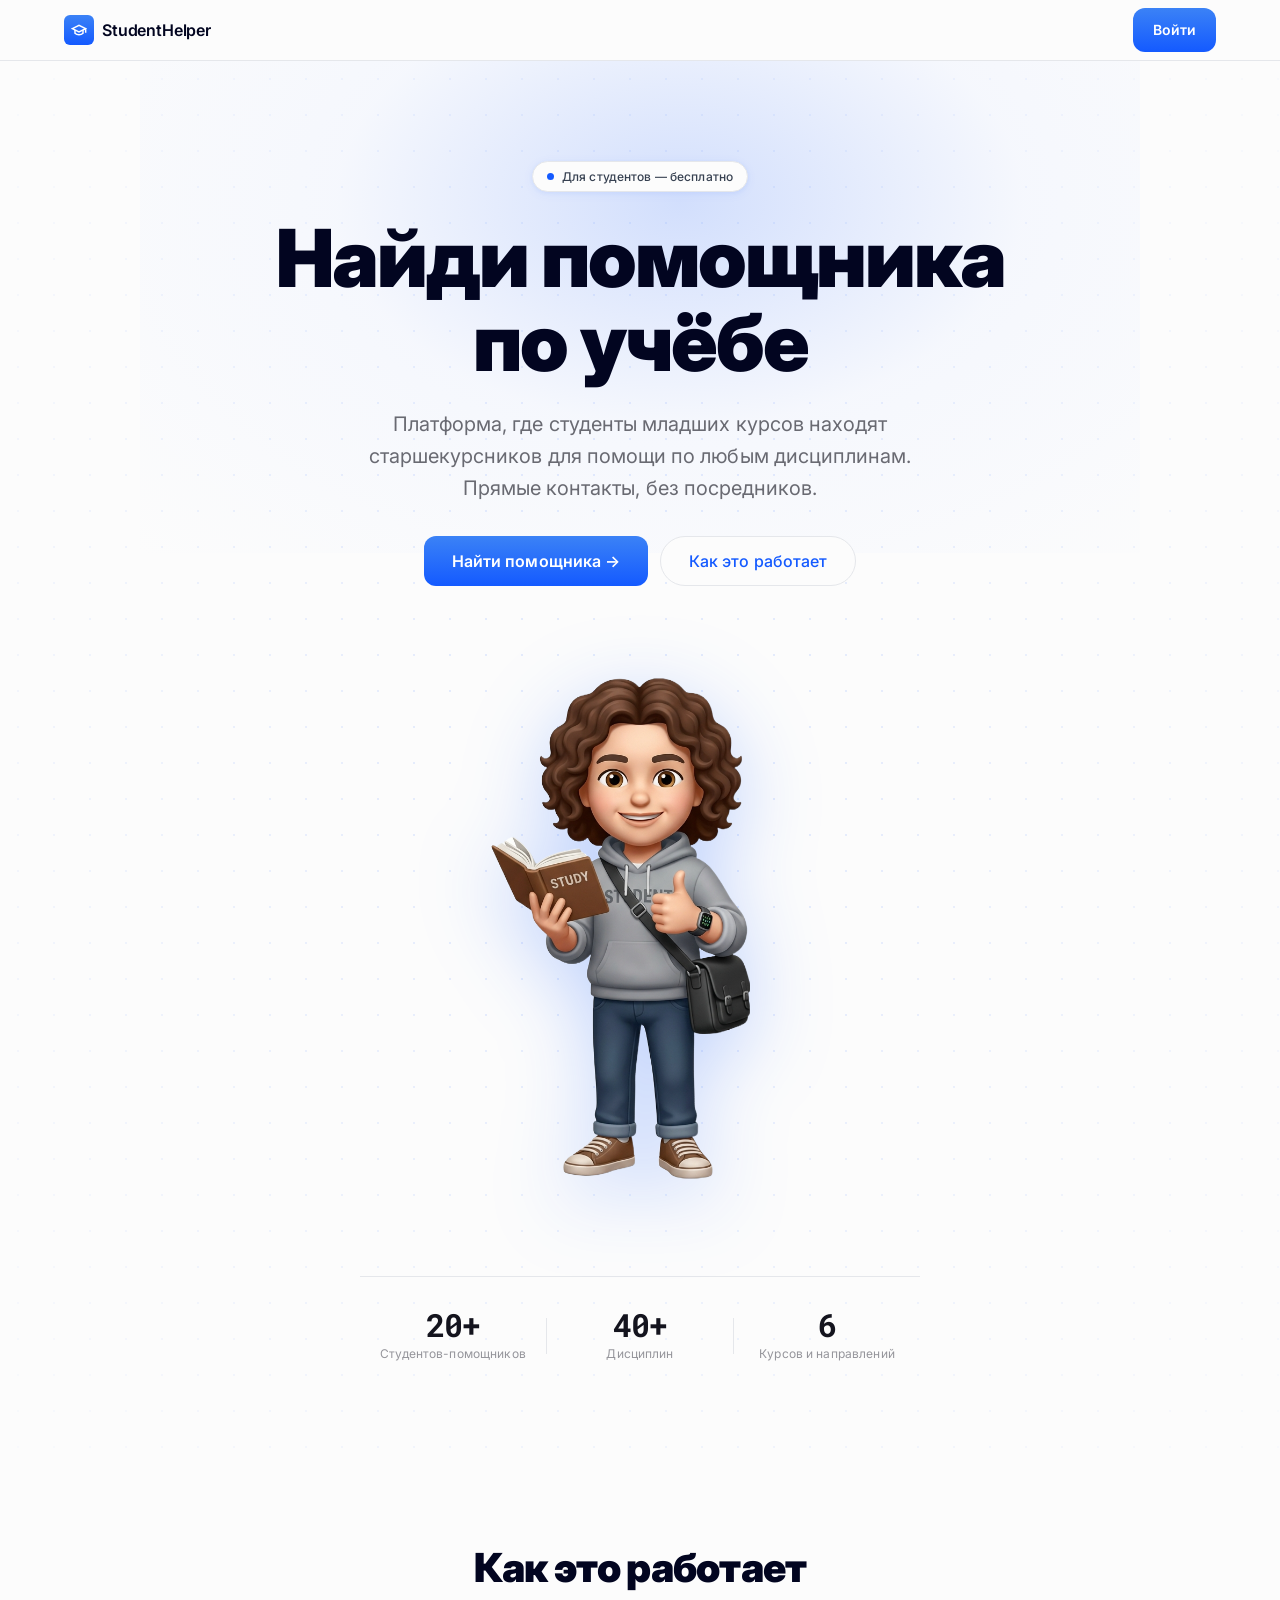
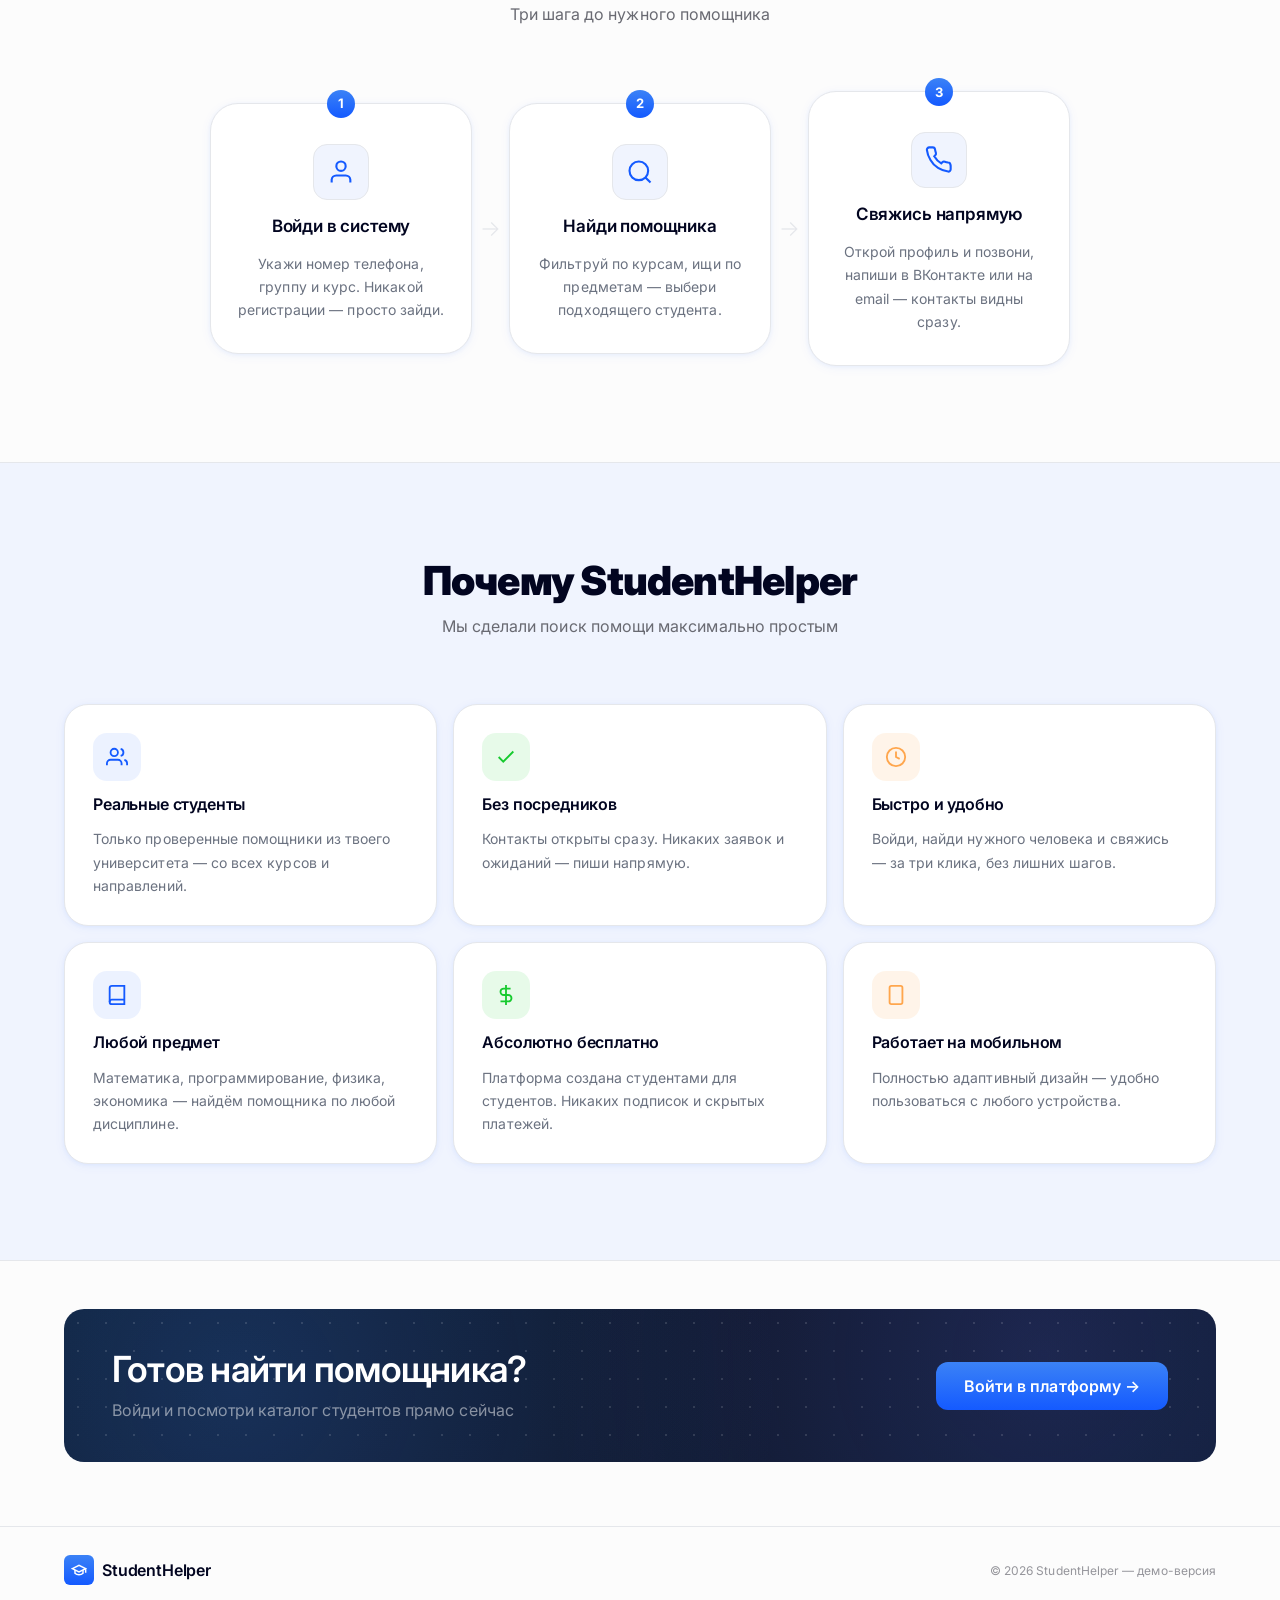
==== index.html @ fddd1a4a "Initial commit: StudentHelper platform" ====
<!DOCTYPE html>
<html lang="ru">
<head>
  <meta charset="UTF-8" />
  <meta name="viewport" content="width=device-width, initial-scale=1.0" />
  <title>StudentHelper — Найди помощника по учёбе</title>
  <link rel="stylesheet" href="css/tokens.css" />
  <link rel="stylesheet" href="css/components.css" />
</head>
<body class="landing-body">

  <!-- ── HEADER ── -->
  <header class="land-header">
    <div class="container">
      <div class="land-header__inner">
        <a href="index.html" class="sh-logo">
          <div class="sh-logo__icon">
            <svg width="16" height="16" fill="none" stroke="currentColor" stroke-width="2.2" viewBox="0 0 24 24">
              <path d="M22 10v6M2 10l10-5 10 5-10 5z"/>
              <path d="M6 12v5c3 3 9 3 12 0v-5"/>
            </svg>
          </div>
          StudentHelper
        </a>
        <a href="login.html" class="btn btn--primary">Войти</a>
      </div>
    </div>
  </header>

  <!-- ── HERO ── -->
  <section class="land-hero">
    <div class="land-hero__bg">
      <div class="land-hero__glow"></div>
      <div class="land-hero__grid"></div>
    </div>
    <div class="container">
      <div class="land-hero__inner">

        <div class="hero__badge">
          <span class="hero__pulse"></span>
          Для студентов — бесплатно
        </div>

        <h1 class="land-hero__title">
          Найди помощника<br>по учёбе
        </h1>

        <p class="land-hero__sub">
          Платформа, где студенты младших курсов находят старшекурсников
          для помощи по любым дисциплинам. Прямые контакты, без посредников.
        </p>

        <div class="land-hero__actions">
          <a href="login.html" class="btn btn--primary btn--lg">Найти помощника →</a>
          <a href="#how" class="btn btn--ghost btn--lg">Как это работает</a>
        </div>

        <div class="land-hero__image" style="margin-top: 40px;">
          <img src="student_memoji-fotor-bg-remover-20260518125216.png" alt="Студент-помощник" style="max-width: 100%; width: 550px; height: auto; display: block; margin: 0 auto; filter: drop-shadow(0 20px 40px rgba(20, 90, 255, 0.25)); animation: float 6s ease-in-out infinite;">
        </div>
        
        <style>
          @keyframes float {
            0% { transform: translateY(0px); }
            50% { transform: translateY(-15px); }
            100% { transform: translateY(0px); }
          }
        </style>

        <div class="land-hero__stats">
          <div class="land-stat">
            <span class="land-stat__num">20+</span>
            <span class="land-stat__label">Студентов-помощников</span>
          </div>
          <div class="land-stat__sep"></div>
          <div class="land-stat">
            <span class="land-stat__num">40+</span>
            <span class="land-stat__label">Дисциплин</span>
          </div>
          <div class="land-stat__sep"></div>
          <div class="land-stat">
            <span class="land-stat__num">6</span>
            <span class="land-stat__label">Курсов и направлений</span>
          </div>
        </div>

      </div>
    </div>
  </section>

  <!-- ── HOW IT WORKS ── -->
  <section class="land-section" id="how">
    <div class="container">
      <div class="section-header">
        <h2 class="section-title">Как это работает</h2>
        <p class="section-subtitle">Три шага до нужного помощника</p>
      </div>

      <div class="land-steps">

        <div class="land-step">
          <div class="land-step__num">1</div>
          <div class="land-step__icon">
            <svg width="28" height="28" fill="none" stroke="currentColor" stroke-width="1.8" viewBox="0 0 24 24">
              <path d="M20 21v-2a4 4 0 0 0-4-4H8a4 4 0 0 0-4 4v2"/>
              <circle cx="12" cy="7" r="4"/>
            </svg>
          </div>
          <h3 class="land-step__title">Войди в систему</h3>
          <p class="land-step__text">Укажи номер телефона, группу и курс. Никакой регистрации — просто зайди.</p>
        </div>

        <div class="land-step__arrow">→</div>

        <div class="land-step">
          <div class="land-step__num">2</div>
          <div class="land-step__icon">
            <svg width="28" height="28" fill="none" stroke="currentColor" stroke-width="1.8" viewBox="0 0 24 24">
              <circle cx="11" cy="11" r="8"/>
              <path d="m21 21-4.35-4.35"/>
            </svg>
          </div>
          <h3 class="land-step__title">Найди помощника</h3>
          <p class="land-step__text">Фильтруй по курсам, ищи по предметам — выбери подходящего студента.</p>
        </div>

        <div class="land-step__arrow">→</div>

        <div class="land-step">
          <div class="land-step__num">3</div>
          <div class="land-step__icon">
            <svg width="28" height="28" fill="none" stroke="currentColor" stroke-width="1.8" viewBox="0 0 24 24">
              <path d="M22 16.92v3a2 2 0 0 1-2.18 2 19.79 19.79 0 0 1-8.63-3.07A19.5 19.5 0 0 1 4.69 12 19.79 19.79 0 0 1 1.61 3.4 2 2 0 0 1 3.6 1.21h3a2 2 0 0 1 2 1.72c.127.96.361 1.903.7 2.81a2 2 0 0 1-.45 2.11L7.91 8.86a16 16 0 0 0 6 6l.97-.97a2 2 0 0 1 2.11-.45c.907.339 1.85.573 2.81.7A2 2 0 0 1 21.73 16z"/>
            </svg>
          </div>
          <h3 class="land-step__title">Свяжись напрямую</h3>
          <p class="land-step__text">Открой профиль и позвони, напиши в ВКонтакте или на email — контакты видны сразу.</p>
        </div>

      </div>
    </div>
  </section>

  <!-- ── FEATURES ── -->
  <section class="land-section land-section--tinted" id="features">
    <div class="container">
      <div class="section-header">
        <h2 class="section-title">Почему StudentHelper</h2>
        <p class="section-subtitle">Мы сделали поиск помощи максимально простым</p>
      </div>

      <div class="land-features">

        <div class="land-feature-card">
          <div class="land-feature-card__icon land-feature-card__icon--blue">
            <svg width="22" height="22" fill="none" stroke="currentColor" stroke-width="2" viewBox="0 0 24 24">
              <path d="M17 21v-2a4 4 0 0 0-4-4H5a4 4 0 0 0-4 4v2"/>
              <circle cx="9" cy="7" r="4"/>
              <path d="M23 21v-2a4 4 0 0 0-3-3.87M16 3.13a4 4 0 0 1 0 7.75"/>
            </svg>
          </div>
          <h3 class="land-feature-card__title">Реальные студенты</h3>
          <p class="land-feature-card__text">Только проверенные помощники из твоего университета — со всех курсов и направлений.</p>
        </div>

        <div class="land-feature-card">
          <div class="land-feature-card__icon land-feature-card__icon--green">
            <svg width="22" height="22" fill="none" stroke="currentColor" stroke-width="2" viewBox="0 0 24 24">
              <polyline points="20 6 9 17 4 12"/>
            </svg>
          </div>
          <h3 class="land-feature-card__title">Без посредников</h3>
          <p class="land-feature-card__text">Контакты открыты сразу. Никаких заявок и ожиданий — пиши напрямую.</p>
        </div>

        <div class="land-feature-card">
          <div class="land-feature-card__icon land-feature-card__icon--amber">
            <svg width="22" height="22" fill="none" stroke="currentColor" stroke-width="2" viewBox="0 0 24 24">
              <circle cx="12" cy="12" r="10"/>
              <polyline points="12 6 12 12 16 14"/>
            </svg>
          </div>
          <h3 class="land-feature-card__title">Быстро и удобно</h3>
          <p class="land-feature-card__text">Войди, найди нужного человека и свяжись — за три клика, без лишних шагов.</p>
        </div>

        <div class="land-feature-card">
          <div class="land-feature-card__icon land-feature-card__icon--blue">
            <svg width="22" height="22" fill="none" stroke="currentColor" stroke-width="2" viewBox="0 0 24 24">
              <path d="M4 19.5A2.5 2.5 0 0 1 6.5 17H20"/>
              <path d="M6.5 2H20v20H6.5A2.5 2.5 0 0 1 4 19.5v-15A2.5 2.5 0 0 1 6.5 2z"/>
            </svg>
          </div>
          <h3 class="land-feature-card__title">Любой предмет</h3>
          <p class="land-feature-card__text">Математика, программирование, физика, экономика — найдём помощника по любой дисциплине.</p>
        </div>

        <div class="land-feature-card">
          <div class="land-feature-card__icon land-feature-card__icon--green">
            <svg width="22" height="22" fill="none" stroke="currentColor" stroke-width="2" viewBox="0 0 24 24">
              <line x1="12" y1="1" x2="12" y2="23"/>
              <path d="M17 5H9.5a3.5 3.5 0 0 0 0 7h5a3.5 3.5 0 0 1 0 7H6"/>
            </svg>
          </div>
          <h3 class="land-feature-card__title">Абсолютно бесплатно</h3>
          <p class="land-feature-card__text">Платформа создана студентами для студентов. Никаких подписок и скрытых платежей.</p>
        </div>

        <div class="land-feature-card">
          <div class="land-feature-card__icon land-feature-card__icon--amber">
            <svg width="22" height="22" fill="none" stroke="currentColor" stroke-width="2" viewBox="0 0 24 24">
              <rect x="5" y="2" width="14" height="20" rx="2" ry="2"/>
              <line x1="12" y1="18" x2="12.01" y2="18"/>
            </svg>
          </div>
          <h3 class="land-feature-card__title">Работает на мобильном</h3>
          <p class="land-feature-card__text">Полностью адаптивный дизайн — удобно пользоваться с любого устройства.</p>
        </div>

      </div>
    </div>
  </section>

  <!-- ── CTA ── -->
  <section class="land-cta">
    <div class="container">
      <div class="land-cta__banner">
        <div class="land-cta__inner">
          <div class="land-cta__text">
            <h2 class="land-cta__title">Готов найти помощника?</h2>
            <p class="land-cta__sub">Войди и посмотри каталог студентов прямо сейчас</p>
          </div>
          <a href="login.html" class="btn btn--primary btn--lg land-cta__btn">
            Войти в платформу →
          </a>
        </div>
      </div>
    </div>
  </section>

  <!-- ── FOOTER ── -->
  <footer class="land-footer">
    <div class="container">
      <div class="land-footer__inner">
        <a href="index.html" class="sh-logo">
          <div class="sh-logo__icon">
            <svg width="16" height="16" fill="none" stroke="currentColor" stroke-width="2.2" viewBox="0 0 24 24">
              <path d="M22 10v6M2 10l10-5 10 5-10 5z"/>
              <path d="M6 12v5c3 3 9 3 12 0v-5"/>
            </svg>
          </div>
          StudentHelper
        </a>
        <p class="land-footer__copy">© 2026 StudentHelper — демо-версия</p>
      </div>
    </div>
  </footer>

  <script src="js/main.js"></script>
</body>
</html>
---- css/tokens.css ----
@import url('https://fonts.googleapis.com/css2?family=Inter:wght@400;500;600;900&family=Roboto+Mono:wght@500;700&display=swap');

:root {
  /* ── Цвета ── */
  --canvas:         #fcfcfc;
  --sky-wash:       #f0f4fe;
  --midnight:       #020520;
  --graphite:       #14141e;
  --slate:          #374151;
  --ash:            #696a72;
  --fog:            #95959b;
  --steel:          #6b7280;
  --signal-blue:    #145aff;
  --action-dark:    #0f1f3d;
  --border:         #e5e7eb;
  --white:          #ffffff;

  /* Semantic accents — только для статус-бейджей */
  --emerald:        #16ca2e;
  --coral:          #f26052;
  --azure:          #0099ff;
  --amber:          #ffa64d;

  /* Градиенты */
  --gradient-blue:  linear-gradient(rgb(59,130,246) 0%, rgb(20,90,255) 100%);

  /* ── Шрифты ── */
  --font-body:      'Inter', system-ui, sans-serif;
  --font-mono:      'Roboto Mono', ui-monospace, monospace;

  /* ── Типографика ── */
  --text-caption:       10px;
  --text-body:          14px;
  --text-subheading:    18px;
  --text-heading:       22px;
  --text-heading-lg:    40px;
  --text-display:       56px;

  --leading-caption:    1.2;
  --leading-body:       1.43;
  --leading-subheading: 1.4;
  --leading-heading:    1.25;
  --leading-heading-lg: 1.08;
  --leading-display:    1.05;

  --tracking-caption:     0.13px;
  --tracking-body:        0.06px;
  --tracking-subheading: -0.16px;
  --tracking-heading:    -0.22px;
  --tracking-heading-lg: -0.76px;
  --tracking-display:    -1.51px;

  /* ── Отступы ── */
  --space-4:   4px;
  --space-8:   8px;
  --space-12:  12px;
  --space-16:  16px;
  --space-20:  20px;
  --space-24:  24px;
  --space-32:  32px;
  --space-40:  40px;
  --space-48:  48px;
  --space-56:  56px;
  --space-72:  72px;
  --space-80:  80px;
  --space-104: 104px;
  --space-120: 120px;

  /* ── Скругления ── */
  --radius-badge:   4px;
  --radius-card:    8px;
  --radius-btn:     12px;
  --radius-input:   12px;
  --radius-img:     16px;
  --radius-modal:   32px;
  --radius-card-lg: 40px;
  --radius-pill:    100px;

  /* ── Тени ── */
  --shadow-card:    0 1px 4px rgba(20,90,255,.06), 0 2px 12px rgba(20,90,255,.05);
  --shadow-elevated:0 4px 16px rgba(20,90,255,.10), 0 1px 4px rgba(20,90,255,.07);
  --shadow-feature: 0 2px 8px  rgba(20,90,255,.06),
                    0 8px 32px rgba(20,90,255,.08),
                    0 1px 2px  rgba(20,90,255,.04);
  --shadow-blue:    0 0px 40px rgba(20,90,255,.12), 0 1px 4px rgba(20,90,255,.08);
  --shadow-modal:   0 24px 64px rgba(20,90,255,.14), 0 2px 8px rgba(20,90,255,.08);
}
---- css/components.css ----
/* ── RESET ── */
*, *::before, *::after { box-sizing: border-box; margin: 0; padding: 0; }
[hidden] { display: none !important; }
html { scroll-behavior: smooth; }

body {
  font-family: var(--font-body);
  font-size: var(--text-body);
  line-height: var(--leading-body);
  letter-spacing: var(--tracking-body);
  background: var(--canvas);
  color: var(--slate);
  overflow-x: hidden;
}

h1, h2, h3, h4, h5, h6 {
  font-family: var(--font-body);
  font-weight: 900;
  color: var(--graphite);
}

/* ── LAYOUT ── */
.container {
  max-width: 1200px;
  margin: 0 auto;
  padding: 0 24px;
}

/* ── BUTTONS ── */
.btn {
  display: inline-flex;
  align-items: center;
  gap: 8px;
  font-family: var(--font-body);
  font-size: 14px;
  font-weight: 500;
  border-radius: var(--radius-btn);
  padding: 15px 20px;
  cursor: pointer;
  transition: all .2s ease;
  text-decoration: none;
  border: none;
  line-height: 1;
  white-space: nowrap;
}

/* Filled — единственная filled кнопка на странице */
.btn--primary {
  background: var(--gradient-blue);
  color: var(--white);
  font-weight: 600;
}
.btn--primary:hover { opacity: .9; transform: translateY(-1px); }

/* Outlined — тёмная рамка */
.btn--outline {
  background: rgba(255,255,255,.8);
  color: var(--action-dark);
  border: 1px solid var(--action-dark);
}
.btn--outline:hover { background: var(--sky-wash); }

/* Ghost pill — для hero secondary CTA */
.btn--ghost {
  background: var(--canvas);
  color: var(--signal-blue);
  border: 1px solid var(--border);
  border-radius: var(--radius-pill);
  padding: 14px 32px;
  font-weight: 500;
}
.btn--ghost:hover { background: var(--sky-wash); }

.btn--lg  { padding: 16px 28px; font-size: 16px; }
.btn--full { width: 100%; justify-content: center; }

/* ── HEADER ── */
.header {
  position: sticky;
  top: 0;
  z-index: 100;
  background: rgba(252,252,252,.9);
  backdrop-filter: blur(8px);
  border-bottom: 1px solid var(--border);
}
.header__inner {
  display: flex;
  align-items: center;
  justify-content: space-between;
  height: 64px;
  gap: 16px;
}
.logo {
  display: inline-flex;
  align-items: center;
  gap: 8px;
  font-family: var(--font-body);
  font-size: 16px;
  font-weight: 600;
  color: var(--graphite);
  text-decoration: none;
  letter-spacing: var(--tracking-heading);
  white-space: nowrap;
}
.nav { display: none; align-items: center; gap: 2px; }
@media (min-width: 768px) { .nav { display: flex; } }
.nav__link {
  font-family: var(--font-body);
  font-size: 14px;
  font-weight: 400;
  padding: 8px 16px;
  color: var(--slate);
  text-decoration: none;
  border-radius: var(--radius-pill);
  transition: color .2s, background .2s;
}
.nav__link:hover { color: var(--graphite); background: var(--sky-wash); }
.nav__link--active { color: var(--graphite); font-weight: 500; background: var(--sky-wash); }
.header__actions { display: flex; align-items: center; gap: 8px; }

/* Бургер */
.burger {
  display: flex;
  flex-direction: column;
  gap: 5px;
  background: none;
  border: none;
  cursor: pointer;
  padding: 4px;
}
@media (min-width: 768px) { .burger { display: none; } }
.burger span {
  display: block;
  width: 22px;
  height: 1.5px;
  background: var(--graphite);
  border-radius: 2px;
  transition: all .3s;
}

/* Мобильное меню */
.nav--open {
  display: flex !important;
  flex-direction: column;
  position: fixed;
  inset: 64px 0 0 0;
  background: var(--canvas);
  padding: 24px;
  gap: 4px;
  border-top: 1px solid var(--border);
  animation: slideDown .25s ease forwards;
}
.nav--open .nav__link { font-size: 18px; padding: 14px 16px; border-bottom: 1px solid var(--border); border-radius: 0; }
@keyframes slideDown {
  from { opacity: 0; transform: translateY(-8px); }
  to   { opacity: 1; transform: translateY(0); }
}

/* ── HERO ── */
.hero { position: relative; padding: 96px 0 80px; }
.hero__bg {
  position: absolute;
  inset: 0;
  overflow: hidden;
  pointer-events: none;
  z-index: 0;
}
.hero__bg-grid {
  position: absolute;
  inset: 0;
  background-image: radial-gradient(circle, rgba(20,90,255,.12) 1px, transparent 1px);
  background-size: 32px 32px;
  -webkit-mask-image: radial-gradient(ellipse 70% 80% at 50% 50%, black 20%, transparent 100%);
  mask-image: radial-gradient(ellipse 70% 80% at 50% 50%, black 20%, transparent 100%);
}
.hero__bg-glow {
  position: absolute;
  top: -10%;
  left: 50%;
  transform: translateX(-50%);
  width: 800px;
  height: 500px;
  background: radial-gradient(ellipse at 54% 50%, rgba(182,203,253,.55) 0%, rgba(240,244,254,.6) 50%, transparent 100%);
  border-radius: 50%;
}
.hero__inner {
  position: relative;
  z-index: 1;
  display: flex;
  flex-direction: column;
  align-items: center;
  text-align: center;
  gap: 28px;
}
.hero__badge {
  display: inline-flex;
  align-items: center;
  gap: 8px;
  padding: 6px 14px;
  border-radius: var(--radius-pill);
  background: var(--canvas);
  border: 1px solid var(--border);
  font-size: 12px;
  font-weight: 500;
  color: var(--slate);
  letter-spacing: var(--tracking-caption);
  box-shadow: var(--shadow-card);
}
.hero__pulse {
  width: 7px;
  height: 7px;
  border-radius: 50%;
  background: var(--signal-blue);
  animation: pulse 2s ease-in-out infinite;
  flex-shrink: 0;
}
@keyframes pulse {
  0%, 100% { opacity: 1; transform: scale(1); }
  50%       { opacity: .45; transform: scale(1.35); }
}
.hero__title {
  font-size: clamp(40px, 7vw, 80px);
  font-weight: 900;
  color: var(--midnight);
  line-height: 1;
  letter-spacing: clamp(-1.51px, -0.034em, -2.96px);
  max-width: 860px;
}
.hero__subtitle {
  font-size: clamp(16px, 2vw, 20px);
  color: var(--ash);
  line-height: 1.5;
  max-width: 600px;
  letter-spacing: var(--tracking-body);
}
.hero__actions { display: flex; flex-wrap: wrap; justify-content: center; gap: 12px; }
.hero__stats {
  display: flex;
  align-items: center;
  margin-top: 48px;
  padding-top: 32px;
  border-top: 1px solid var(--border);
  width: 100%;
  max-width: 560px;
}
.hero__stat {
  display: flex;
  flex-direction: column;
  align-items: center;
  text-align: center;
  gap: 4px;
  flex: 1;
}
.hero__stat-num {
  font-family: var(--font-mono);
  font-size: clamp(20px, 2.5vw, 26px);
  font-weight: 500;
  color: var(--graphite);
  letter-spacing: -0.99px;
  line-height: 1;
  white-space: nowrap;
}
.hero__stat-label { font-size: 12px; color: var(--fog); font-weight: 400; letter-spacing: var(--tracking-caption); }
.hero__stat-sep { width: 1px; height: 32px; background: var(--border); flex-shrink: 0; }

/* ── SECTION HELPERS ── */
.section-header {
  display: flex;
  flex-direction: column;
  align-items: center;
  text-align: center;
  gap: 12px;
  max-width: 600px;
  margin: 0 auto 64px;
}
.section-title {
  font-size: clamp(28px, 4vw, 40px);
  font-weight: 900;
  line-height: var(--leading-heading-lg);
  letter-spacing: var(--tracking-heading-lg);
  color: var(--midnight);
}
.section-title--light { color: var(--white); }
.section-subtitle { font-size: 16px; color: var(--ash); line-height: 1.6; }

/* ── CARDS (compact) ── */
.card {
  background: var(--white);
  border-radius: var(--radius-card);
  padding: 24px;
  display: flex;
  flex-direction: column;
  gap: 12px;
  box-shadow: var(--shadow-card);
  position: relative;
  overflow: hidden;
  transition: box-shadow .25s ease, transform .25s ease;
  border: 1px solid var(--border);
  min-height: 220px;
}
.card:hover {
  box-shadow: var(--shadow-elevated);
  transform: translateY(-3px);
}
.card:hover .card__icon { transform: scale(1.1); }

/* убираем цветное свечение — не по стилю */
.card__glow { display: none; }

.card__icon {
  width: 40px;
  height: 40px;
  background: var(--sky-wash);
  color: var(--signal-blue);
  border-radius: var(--radius-card);
  display: flex;
  align-items: center;
  justify-content: center;
  flex-shrink: 0;
  transition: transform .25s cubic-bezier(.34,1.56,.64,1);
}
.card__title {
  font-size: 18px;
  font-weight: 900;
  color: var(--graphite);
  letter-spacing: var(--tracking-subheading);
  line-height: var(--leading-subheading);
  margin-top: auto;
}
.card__desc {
  font-size: 14px;
  color: var(--steel);
  line-height: 1.65;
}

/* Cards grid */
.cards-grid {
  display: grid;
  grid-template-columns: 1fr;
  gap: 12px;
}
@media (min-width: 768px) {
  .cards-grid { grid-template-columns: repeat(3, 1fr); }
  .card--wide { grid-column: span 2; }
  .card--full { grid-column: span 3; }
}

/* ── GEO CARDS ── */
.geo-card {
  background: rgba(255,255,255,.06);
  border: 1px solid rgba(255,255,255,.1);
  border-radius: var(--radius-card);
  padding: 24px;
  text-align: center;
  backdrop-filter: blur(12px);
  transition: transform .25s, background .25s;
}
.geo-card:hover { transform: translateY(-3px); background: rgba(255,255,255,.1); }
.geo-card__title { color: var(--white); font-size: 18px; font-weight: 900; margin-bottom: 8px; }
.geo-card__desc  { color: var(--fog);   font-size: 14px; }

/* ── ABOUT SECTION ── */
#about {
  padding: 80px 0 !important;
  background: var(--sky-wash) !important;
  border-top: 1px solid var(--border) !important;
  border-bottom: 1px solid var(--border) !important;
}
#about .section-title {
  margin-bottom: 16px;
}

/* ── TIMELINE ── */
.timeline {
  max-width: 860px;
  margin: 0 auto;
  position: relative;
}
.timeline::before {
  content: '';
  position: absolute;
  top: 0; bottom: 0;
  left: 20px;
  width: 2px;
  background: var(--border);
  border-radius: 2px;
}
@media (min-width: 768px) { .timeline::before { left: 50%; margin-left: -1px; } }
.timeline__line {
  position: absolute;
  top: 0; left: 20px;
  width: 2px;
  background: var(--signal-blue);
  border-radius: 2px;
  height: 0%;
  z-index: 1;
  transition: height .1s linear;
}
@media (min-width: 768px) { .timeline__line { left: 50%; margin-left: -1px; } }
.timeline__item {
  position: relative;
  width: 100%;
  padding-left: 56px;
  padding-bottom: 48px;
}
@media (min-width: 768px) {
  .timeline__item { width: 50%; padding-bottom: 56px; }
  .timeline__item:nth-child(even) { padding-left: 0; padding-right: 56px; text-align: right; left: 0; }
  .timeline__item:nth-child(odd)  { padding-left: 56px; left: 50%; }
}
.timeline__item h3, .timeline__item p {
  opacity: .3;
  transition: opacity .45s ease, transform .45s ease;
  transform: translateY(8px);
}
.timeline__item.is-active h3,
.timeline__item.is-active p  { opacity: 1; transform: translateY(0); }
.timeline__dot {
  position: absolute;
  top: 0; left: 2px;
  width: 36px; height: 36px;
  border-radius: 50%;
  background: var(--canvas);
  border: 2px solid var(--border);
  display: flex; align-items: center; justify-content: center;
  font-weight: 600; font-size: 13px;
  color: var(--fog);
  z-index: 2;
  transition: border-color .35s, background .35s, color .35s, transform .35s;
}
@media (min-width: 768px) {
  .timeline__item:nth-child(even) .timeline__dot { right: -18px; left: auto; }
  .timeline__item:nth-child(odd)  .timeline__dot { left: -18px; }
}
.timeline__item.is-active .timeline__dot {
  border-color: var(--signal-blue);
  background: var(--signal-blue);
  color: var(--white);
  transform: scale(1.08);
}
.timeline__title { font-size: 18px; font-weight: 900; margin-bottom: 6px; color: var(--graphite); letter-spacing: var(--tracking-subheading); }
.timeline__text  { font-size: 14px; color: var(--steel); line-height: 1.6; }

/* ── COUNTERS ── */
.counters-section { background: var(--midnight); }
.counters-grid {
  display: grid;
  grid-template-columns: repeat(2, 1fr);
}
@media (min-width: 768px) { .counters-grid { grid-template-columns: repeat(4, 1fr); } }
.counter-block {
  padding: 56px 24px;
  display: flex;
  flex-direction: column;
  align-items: center;
  text-align: center;
  gap: 8px;
  border-right: 1px solid rgba(255,255,255,.06);
}
.counter-block:last-child { border-right: none; }
.counter-block__num {
  font-family: var(--font-mono);
  font-size: clamp(32px, 4.5vw, 56px);
  font-weight: 700;
  color: var(--white);
  line-height: 1;
  letter-spacing: -0.99px;
}
.counter-block__label { font-size: 12px; font-weight: 400; color: rgba(255,255,255,.35); letter-spacing: var(--tracking-caption); }

/* ── TICKER ── */
.ticker-section {
  background: var(--canvas);
  border-top: 1px solid var(--border);
  border-bottom: 1px solid var(--border);
  overflow: hidden;
}
.ticker-row { padding: 16px 0; overflow: hidden; position: relative; }
.ticker-row:first-child { border-bottom: 1px solid var(--border); }
.ticker-row::before, .ticker-row::after {
  content: '';
  position: absolute;
  top: 0; bottom: 0;
  width: 80px;
  z-index: 2;
  pointer-events: none;
}
.ticker-row::before { left:  0; background: linear-gradient( 90deg, var(--canvas) 30%, transparent); }
.ticker-row::after  { right: 0; background: linear-gradient(-90deg, var(--canvas) 30%, transparent); }
.ticker-track {
  display: flex;
  align-items: center;
  width: max-content;
  animation: tickerFwd 36s linear infinite;
}
.ticker-track--rev { animation: tickerRev 44s linear infinite; }
.ticker-track span {
  font-family: var(--font-body);
  font-size: 12px;
  font-weight: 500;
  color: var(--graphite);
  letter-spacing: var(--tracking-caption);
  text-transform: uppercase;
  white-space: nowrap;
  padding: 0 28px;
  position: relative;
}
.ticker-track span::after {
  content: '·';
  position: absolute;
  right: -2px;
  top: 50%;
  transform: translateY(-52%);
  color: var(--signal-blue);
  font-size: 16px;
}
@keyframes tickerFwd { from { transform: translateX(0);    } to { transform: translateX(-50%); } }
@keyframes tickerRev { from { transform: translateX(-50%); } to { transform: translateX(0);    } }

/* ── MODAL ── */
.modal {
  position: fixed;
  inset: 0;
  z-index: 200;
  display: flex;
  align-items: center;
  justify-content: center;
  padding: 16px;
  opacity: 0;
  pointer-events: none;
  transition: opacity .25s ease;
}
.modal.is-open { opacity: 1; pointer-events: all; }
.modal__overlay { position: absolute; inset: 0; background: rgba(2,5,32,.45); backdrop-filter: blur(6px); }
.modal__panel {
  position: relative;
  z-index: 1;
  background: var(--canvas);
  border-radius: var(--radius-modal);
  padding: 48px;
  width: 100%;
  max-width: 540px;
  max-height: 90vh;
  overflow-y: auto;
  box-shadow: var(--shadow-modal);
  transform: translateY(16px) scale(.98);
  transition: transform .3s cubic-bezier(.34,1.56,.64,1);
  border: 1px solid var(--border);
}
.modal.is-open .modal__panel { transform: translateY(0) scale(1); }
.modal__close {
  position: absolute;
  top: 20px; right: 20px;
  background: var(--sky-wash);
  border: 1px solid var(--border);
  border-radius: 50%;
  width: 36px; height: 36px;
  display: flex; align-items: center; justify-content: center;
  cursor: pointer;
  color: var(--graphite);
  font-size: 14px;
  transition: background .2s;
}
.modal__close:hover { background: var(--border); }
.modal__title    { font-size: 22px; font-weight: 900; color: var(--midnight); letter-spacing: var(--tracking-heading); margin-bottom: 6px; }
.modal__subtitle { font-size: 14px; color: var(--ash); }
.modal__header   { margin-bottom: 28px; }
.modal__success {
  display: flex;
  flex-direction: column;
  align-items: center;
  text-align: center;
  gap: 16px;
  padding: 32px 0;
}
.modal__success-icon {
  width: 56px; height: 56px;
  background: rgba(22,202,46,.1);
  color: var(--emerald);
  border-radius: 50%;
  display: flex; align-items: center; justify-content: center;
  font-size: 24px; font-weight: 600;
}
.modal__success h3 { font-size: 20px; font-weight: 900; color: var(--midnight); }
.modal__success p  { color: var(--ash); font-size: 14px; }

/* ── FORM ── */
.form-row { display: grid; grid-template-columns: 1fr 1fr; gap: 16px; }
@media (max-width: 480px) { .form-row { grid-template-columns: 1fr; } }
.form-group { display: flex; flex-direction: column; gap: 6px; margin-bottom: 16px; }
.form-label { font-size: 13px; font-weight: 500; color: var(--slate); }
.form-input {
  font-family: var(--font-body);
  font-size: 14px;
  color: var(--graphite);
  background: var(--white);
  border: 1px solid var(--border);
  border-radius: var(--radius-input);
  padding: 15px 14px;
  width: 100%;
  outline: none;
  transition: border-color .2s, box-shadow .2s;
}
.form-input::placeholder { color: var(--fog); }
.form-input:focus {
  border-color: var(--azure);
  box-shadow: rgba(0,153,255,1) 0px 0px 0px 3px;
}
.form-textarea  { resize: vertical; min-height: 96px; }
.form-privacy   { font-size: 12px; color: var(--fog); margin-top: 12px; text-align: center; }

/* ── AUTOCOMPLETE ── */
.autocomplete-wrap { position: relative; }
.autocomplete-list {
  position: absolute;
  top: calc(100% + 4px);
  left: 0; right: 0;
  background: var(--white);
  border: 1px solid var(--border);
  border-radius: var(--radius-input);
  box-shadow: 0 8px 24px rgba(0,0,0,.10);
  list-style: none;
  margin: 0; padding: 4px 0;
  z-index: 100;
  max-height: 220px;
  overflow-y: auto;
}
.autocomplete-list li {
  padding: 10px 14px;
  font-size: 14px;
  color: var(--graphite);
  cursor: pointer;
  transition: background .12s;
}
.autocomplete-list li:hover,
.autocomplete-list li.is-active {
  background: #e8f4ff;
  color: var(--azure);
}
.form-privacy a { color: var(--slate); text-decoration: underline; }

/* ── FOOTER ── */
.footer { background: var(--canvas); border-top: 1px solid var(--border); padding-top: 72px; }
.footer__inner {
  display: grid;
  gap: 40px;
  grid-template-columns: 1fr;
  margin-bottom: 56px;
}
@media (min-width: 768px) { .footer__inner { grid-template-columns: 2fr 1fr 1fr; } }
.footer__brand   { display: flex; flex-direction: column; gap: 14px; }
.footer__tagline { font-size: 14px; color: var(--ash); max-width: 300px; line-height: 1.6; }
.footer__col     { display: flex; flex-direction: column; gap: 12px; }
.footer__heading { font-size: 13px; font-weight: 600; color: var(--graphite); font-family: var(--font-body); letter-spacing: var(--tracking-caption); text-transform: uppercase; }
.footer__link {
  display: flex;
  align-items: center;
  gap: 6px;
  font-size: 14px;
  color: var(--ash);
  text-decoration: none;
  transition: color .2s;
}
.footer__link:hover { color: var(--graphite); }
.footer__social { display: flex; gap: 8px; margin-top: 4px; }
.footer__social-btn {
  width: 36px; height: 36px;
  border-radius: var(--radius-card);
  background: var(--canvas);
  border: 1px solid var(--border);
  color: var(--ash);
  display: flex; align-items: center; justify-content: center;
  text-decoration: none;
  transition: background .2s, color .2s, border-color .2s;
}
.footer__social-btn:hover {
  background: var(--sky-wash);
  border-color: var(--signal-blue);
  color: var(--signal-blue);
}
.footer__bottom { border-top: 1px solid var(--border); padding: 24px 0; }
.footer__bottom-inner {
  display: flex;
  flex-direction: column;
  align-items: center;
  gap: 12px;
}
@media (min-width: 640px) { .footer__bottom-inner { flex-direction: row; justify-content: space-between; } }
.footer__copy     { font-size: 12px; color: var(--fog); }
.footer__legal    { display: flex; gap: 16px; }
.footer__link-sm  { font-size: 12px; color: var(--fog); text-decoration: none; transition: color .2s; }
.footer__link-sm:hover { color: var(--slate); }

/* ── STATUS BADGES ── */
.badge {
  display: inline-flex;
  align-items: center;
  font-size: 12px;
  font-weight: 500;
  padding: 2px 8px;
  border-radius: var(--radius-badge);
  letter-spacing: var(--tracking-caption);
}
.badge--blue   { background: rgba(20,90,255,.08);  color: var(--signal-blue); border: 1px solid rgba(20,90,255,.2); }
.badge--green  { background: rgba(22,202,46,.08);  color: var(--emerald);     border: 1px solid rgba(22,202,46,.2); }
.badge--red    { background: rgba(242,96,82,.08);  color: var(--coral);       border: 1px solid rgba(242,96,82,.2); }
.badge--amber  { background: rgba(255,166,77,.08); color: var(--amber);       border: 1px solid rgba(255,166,77,.2); }

/* ── ANIMATIONS ── */
.fade-up {
  opacity: 0;
  transform: translateY(20px);
  transition: opacity .5s ease, transform .5s ease;
}
.fade-up.is-visible { opacity: 1; transform: translateY(0); }


/* ═══════════════════════════════════════════════════════════
   STUDENTHELPER — Platform Styles
═══════════════════════════════════════════════════════════ */

/* ── LOGIN PAGE ── */

.login-body {
  min-height: 100vh;
  background: var(--sky-wash);
  display: flex;
  align-items: center;
  justify-content: center;
}

.login-bg {
  position: fixed;
  inset: 0;
  pointer-events: none;
  z-index: 0;
  overflow: hidden;
}

.login-bg__glow {
  position: absolute;
  top: -20%;
  left: 50%;
  transform: translateX(-50%);
  width: 900px;
  height: 600px;
  background: radial-gradient(ellipse at 50% 50%, rgba(20,90,255,.14) 0%, transparent 70%);
}

.login-bg__grid {
  position: absolute;
  inset: 0;
  background-image: radial-gradient(circle, rgba(20,90,255,.07) 1px, transparent 1px);
  background-size: 40px 40px;
  -webkit-mask-image: radial-gradient(ellipse 80% 80% at 50% 50%, black 20%, transparent 100%);
  mask-image: radial-gradient(ellipse 80% 80% at 50% 50%, black 20%, transparent 100%);
}

.login-wrap {
  position: relative;
  z-index: 1;
  width: 100%;
  max-width: 440px;
  padding: 24px;
}

.login-card {
  background: var(--white);
  border-radius: var(--radius-card-lg);
  padding: 48px;
  box-shadow: var(--shadow-feature);
  border: 1px solid var(--border);
}

@media (max-width: 480px) {
  .login-card { padding: 32px 24px; border-radius: var(--radius-modal); }
}

.login-brand {
  display: flex;
  align-items: center;
  gap: 14px;
  margin-bottom: 32px;
}

.login-brand__icon {
  width: 44px;
  height: 44px;
  background: var(--gradient-blue);
  border-radius: var(--radius-card);
  display: flex;
  align-items: center;
  justify-content: center;
  color: var(--white);
  flex-shrink: 0;
}

.login-brand__name {
  display: block;
  font-size: 18px;
  font-weight: 600;
  color: var(--midnight);
  letter-spacing: var(--tracking-subheading);
  line-height: 1;
}

.login-brand__sub {
  display: block;
  font-size: 12px;
  color: var(--fog);
  margin-top: 4px;
  letter-spacing: var(--tracking-caption);
}

.login-title {
  font-size: 22px;
  font-weight: 900;
  color: var(--midnight);
  letter-spacing: var(--tracking-heading);
  margin-bottom: 28px;
}

.form-hint {
  font-size: 12px;
  color: var(--fog);
  margin-top: 4px;
  display: block;
}

.course-picker {
  display: flex;
  gap: 8px;
  flex-wrap: wrap;
  margin-top: 6px;
}

.course-btn {
  flex: 1;
  min-width: 62px;
  padding: 10px 6px;
  font-family: var(--font-body);
  font-size: 13px;
  font-weight: 500;
  color: var(--slate);
  background: var(--canvas);
  border: 1px solid var(--border);
  border-radius: var(--radius-btn);
  cursor: pointer;
  transition: all .2s ease;
  text-align: center;
  white-space: nowrap;
}

.course-btn:hover {
  background: var(--sky-wash);
  border-color: rgba(20,90,255,.4);
  color: var(--signal-blue);
}

.course-btn--active {
  background: var(--gradient-blue);
  border-color: transparent;
  color: var(--white);
}

.login-submit:disabled {
  opacity: .45;
  cursor: not-allowed;
  transform: none !important;
}

.login-submit { margin-top: 8px; }

/* ── SHARED APP HEADER ── */

.sh-header {
  position: sticky;
  top: 0;
  z-index: 100;
  background: rgba(252,252,252,.95);
  backdrop-filter: blur(10px);
  border-bottom: 1px solid var(--border);
}

.sh-header__inner {
  display: flex;
  align-items: center;
  justify-content: space-between;
  height: 60px;
  gap: 16px;
}

.sh-header__left {
  display: flex;
  align-items: center;
  gap: 12px;
}

.sh-header__right {
  display: flex;
  align-items: center;
  gap: 12px;
}

.sh-logo {
  display: inline-flex;
  align-items: center;
  gap: 8px;
  font-size: 16px;
  font-weight: 600;
  color: var(--midnight);
  text-decoration: none;
  letter-spacing: var(--tracking-subheading);
  white-space: nowrap;
}

.sh-logo__icon {
  width: 30px;
  height: 30px;
  background: var(--gradient-blue);
  border-radius: 6px;
  display: flex;
  align-items: center;
  justify-content: center;
  color: var(--white);
  flex-shrink: 0;
}

.sh-header__user {
  font-size: 13px;
  color: var(--ash);
  font-family: var(--font-mono);
}

@media (max-width: 500px) {
  .sh-header__user { display: none; }
  .sh-logo span { display: none; }
}

.sh-back-btn { padding: 9px 14px; font-size: 13px; }

/* ── FILTERS BAR ── */

.sh-filters {
  background: var(--canvas);
  border-bottom: 1px solid var(--border);
  position: sticky;
  top: 60px;
  z-index: 90;
}

.sh-filters__inner {
  display: flex;
  align-items: center;
  gap: 12px;
  padding: 10px 0;
  flex-wrap: wrap;
}

@media (max-width: 768px) {
  .sh-filters__inner { flex-direction: column; align-items: stretch; }
}

.sh-filters__btns {
  display: flex;
  gap: 6px;
  flex-wrap: wrap;
  flex-shrink: 0;
}

.filter-btn {
  padding: 7px 14px;
  font-family: var(--font-body);
  font-size: 13px;
  font-weight: 500;
  color: var(--slate);
  background: var(--canvas);
  border: 1px solid var(--border);
  border-radius: var(--radius-pill);
  cursor: pointer;
  transition: all .2s ease;
  white-space: nowrap;
}

.filter-btn:hover {
  background: var(--sky-wash);
  border-color: rgba(20,90,255,.35);
  color: var(--signal-blue);
}

.filter-btn--active {
  background: var(--gradient-blue);
  border-color: transparent;
  color: var(--white);
}

.sh-search { flex: 1; min-width: 180px; }

.sh-search__input {
  padding: 9px 14px;
  font-size: 13px;
  background: var(--sky-wash);
  border-color: var(--border);
}

/* ── MAIN CONTENT AREA ── */

.sh-main { padding: 40px 0 80px; }

.sh-catalog-head {
  display: flex;
  align-items: baseline;
  gap: 14px;
  margin-bottom: 28px;
}

.sh-count {
  font-family: var(--font-mono);
  font-size: 13px;
  color: var(--fog);
  font-weight: 500;
}

/* ── STUDENT GRID ── */

.student-grid {
  display: grid;
  grid-template-columns: repeat(3, 1fr);
  gap: 16px;
}

@media (max-width: 1024px) {
  .student-grid { grid-template-columns: repeat(2, 1fr); }
}

@media (max-width: 560px) {
  .student-grid { grid-template-columns: 1fr; }
}

/* ── STUDENT CARD ── */

.student-card {
  background: var(--white);
  border: 1px solid var(--border);
  border-radius: 22px;
  overflow: hidden;
  display: flex;
  flex-direction: column;
  box-shadow: var(--shadow-card);
  transition: box-shadow .25s ease, transform .25s ease;
  cursor: pointer;
}

.student-card:hover {
  box-shadow: 0 6px 24px rgba(20,90,255,.12), 0 2px 6px rgba(20,90,255,.07);
  transform: translateY(-4px);
}

.student-card__avatar {
  width: 100%;
  aspect-ratio: 1;
  overflow: hidden;
}

/* ── AVATAR ICON ── */

.avatar-icon {
  width: 100%;
  height: 100%;
  display: flex;
  align-items: center;
  justify-content: center;
  transition: transform .35s ease;
}

.avatar-icon svg {
  width: 48%;
  height: 48%;
}

.student-card:hover .avatar-icon {
  transform: scale(1.06);
}

.avatar-icon--profile {
  width: 100%;
  aspect-ratio: 1;
  border-radius: 28px;
  border: 1px solid rgba(0,0,0,.06);
  box-shadow: var(--shadow-card);
}

.student-card__body {
  padding: 16px 16px 12px;
  flex: 1;
  display: flex;
  flex-direction: column;
  gap: 8px;
}

.student-card__name {
  font-size: 16px;
  font-weight: 600;
  color: var(--midnight);
  letter-spacing: var(--tracking-subheading);
  line-height: 1.25;
}

.student-card__meta {
  display: flex;
  align-items: center;
  gap: 8px;
}

.student-card__group {
  font-size: 12px;
  color: var(--fog);
  font-family: var(--font-mono);
}

.student-card__bio {
  font-size: 12px;
  color: var(--ash);
  line-height: 1.55;
  display: -webkit-box;
  -webkit-line-clamp: 2;
  -webkit-box-orient: vertical;
  overflow: hidden;
  margin-bottom: 10px;
}

.student-card__divider {
  height: 1px;
  background: var(--border);
}

.student-card__subjects {
  display: flex;
  flex-wrap: wrap;
  gap: 4px;
}

.student-card__subject {
  display: inline-block;
  font-size: 11px;
  color: var(--slate);
  background: var(--sky-wash);
  padding: 3px 8px;
  border-radius: var(--radius-badge);
  border: 1px solid var(--border);
  line-height: 1.4;
}

.student-card__subject--more {
  color: var(--signal-blue);
  border-color: rgba(20,90,255,.2);
  background: rgba(20,90,255,.06);
}

.student-card__footer {
  padding: 12px 16px 16px;
  border-top: 1px solid var(--border);
}

/* ── EMPTY STATE ── */

.sh-empty {
  text-align: center;
  padding: 80px 24px;
  color: var(--ash);
  font-size: 15px;
  display: flex;
  flex-direction: column;
  align-items: center;
  gap: 12px;
}

.sh-empty__icon { font-size: 40px; }

/* ── PROFILE PAGE ── */

.profile-wrap { max-width: 920px; margin: 0 auto; }

.profile {
  display: grid;
  grid-template-columns: 280px 1fr;
  gap: 32px;
  align-items: start;
}

@media (max-width: 768px) {
  .profile { grid-template-columns: 1fr; }
}

.profile__left {
  display: flex;
  flex-direction: column;
  gap: 16px;
  position: sticky;
  top: 80px;
}

@media (max-width: 768px) {
  .profile__left { position: static; }
}

.profile__avatar {
  width: 100%;
  aspect-ratio: 1;
  border-radius: 16px;
  object-fit: cover;
  border: 1px solid var(--border);
  box-shadow: var(--shadow-card);
  display: block;
}

.profile__contact-card {
  background: var(--white);
  border: 1px solid var(--border);
  border-radius: 22px;
  padding: 20px;
  box-shadow: var(--shadow-card);
  display: flex;
  flex-direction: column;
  gap: 12px;
}

.profile__contact-title {
  font-size: 11px;
  font-weight: 600;
  color: var(--fog);
  text-transform: uppercase;
  letter-spacing: var(--tracking-caption);
  margin-bottom: 2px;
}

.profile__contact-row {
  display: flex;
  align-items: center;
  gap: 10px;
  font-size: 13px;
  color: var(--slate);
  text-decoration: none;
  transition: color .2s;
  word-break: break-all;
}

.profile__contact-row:hover { color: var(--signal-blue); }

.profile__contact-icon {
  width: 26px;
  height: 26px;
  background: var(--sky-wash);
  border-radius: var(--radius-badge);
  display: flex;
  align-items: center;
  justify-content: center;
  font-size: 11px;
  font-weight: 700;
  font-style: normal;
  color: var(--slate);
  border: 1px solid var(--border);
  flex-shrink: 0;
}

.profile__actions {
  display: flex;
  flex-direction: column;
  gap: 8px;
}

.profile__right {
  display: flex;
  flex-direction: column;
  gap: 24px;
}

.profile__head {
  display: flex;
  align-items: center;
  gap: 14px;
  flex-wrap: wrap;
  padding-bottom: 24px;
  border-bottom: 1px solid var(--border);
}

.profile__bio {
  margin: 18px 0 0;
  font-size: 15px;
  line-height: 1.65;
  color: var(--text-secondary);
  font-style: italic;
}

.profile__name {
  font-size: clamp(28px, 4vw, 40px);
  font-weight: 900;
  color: var(--midnight);
  letter-spacing: var(--tracking-heading-lg);
  line-height: 1.1;
}

.profile__info-grid {
  display: grid;
  grid-template-columns: repeat(3, 1fr);
  gap: 12px;
}

@media (max-width: 520px) {
  .profile__info-grid { grid-template-columns: 1fr 1fr; }
}

.profile__info-item {
  background: var(--white);
  border: 1px solid var(--border);
  border-radius: 16px;
  padding: 14px 16px;
  box-shadow: var(--shadow-card);
  display: flex;
  flex-direction: column;
  gap: 5px;
}

.profile__info-item--wide {
  grid-column: span 3;
}

@media (max-width: 520px) {
  .profile__info-item--wide { grid-column: span 2; }
}

.profile__info-label {
  font-size: 11px;
  font-weight: 600;
  color: var(--fog);
  text-transform: uppercase;
  letter-spacing: var(--tracking-caption);
}

.profile__info-value {
  font-size: 15px;
  font-weight: 500;
  color: var(--graphite);
}

.profile__section {
  background: var(--white);
  border: 1px solid var(--border);
  border-radius: 22px;
  padding: 24px;
  box-shadow: var(--shadow-card);
}

.profile__section-title {
  font-size: 16px;
  font-weight: 900;
  color: var(--midnight);
  letter-spacing: var(--tracking-subheading);
  margin-bottom: 16px;
}

.profile__subjects {
  list-style: none;
  display: flex;
  flex-direction: column;
  gap: 8px;
}

.profile__subject {
  display: flex;
  align-items: center;
  gap: 10px;
  font-size: 14px;
  color: var(--slate);
  padding: 10px 16px;
  background: var(--sky-wash);
  border-radius: 12px;
  border: 1px solid var(--border);
  line-height: 1.4;
}

.profile__subject::before {
  content: '';
  width: 6px;
  height: 6px;
  min-width: 6px;
  background: var(--signal-blue);
  border-radius: 50%;
}

/* ── LOGIN BACK LINK ── */
.login-back {
  margin-top: 20px;
  text-align: center;
  font-size: 13px;
}
.login-back a {
  color: var(--ash);
  text-decoration: none;
  transition: color .2s;
}
.login-back a:hover { color: var(--signal-blue); }


/* ═══════════════════════════════════════════════════════════
   LANDING PAGE
═══════════════════════════════════════════════════════════ */

.landing-body { background: var(--canvas); }

/* ── LANDING HEADER ── */

.land-header {
  position: sticky;
  top: 0;
  z-index: 100;
  background: rgba(252,252,252,.92);
  backdrop-filter: blur(10px);
  border-bottom: 1px solid var(--border);
}

.land-header__inner {
  display: flex;
  align-items: center;
  justify-content: space-between;
  height: 60px;
}

/* ── HERO ── */

.land-hero {
  position: relative;
  padding: 100px 0 88px;
  overflow: hidden;
}

.land-hero__bg {
  position: absolute;
  inset: 0;
  pointer-events: none;
  z-index: 0;
}

.land-hero__glow {
  position: absolute;
  top: -15%;
  left: 50%;
  transform: translateX(-50%);
  width: 1000px;
  height: 700px;
  background: radial-gradient(ellipse at 54% 50%,
    rgba(182,203,253,.6) 0%,
    rgba(240,244,254,.55) 45%,
    transparent 100%);
}

.land-hero__grid {
  position: absolute;
  inset: 0;
  background-image: radial-gradient(circle, rgba(20,90,255,.1) 1px, transparent 1px);
  background-size: 36px 36px;
  -webkit-mask-image: radial-gradient(ellipse 75% 85% at 50% 50%, black 20%, transparent 100%);
  mask-image: radial-gradient(ellipse 75% 85% at 50% 50%, black 20%, transparent 100%);
}

.land-hero__inner {
  position: relative;
  z-index: 1;
  display: flex;
  flex-direction: column;
  align-items: center;
  text-align: center;
  gap: 24px;
}

.land-hero__title {
  font-size: clamp(44px, 7vw, 80px);
  font-weight: 900;
  color: var(--midnight);
  line-height: 1.05;
  letter-spacing: clamp(-2px, -0.038em, -3.5px);
  max-width: 820px;
}

.land-hero__sub {
  font-size: clamp(16px, 2vw, 20px);
  color: var(--ash);
  line-height: 1.6;
  max-width: 580px;
}

.land-hero__actions {
  display: flex;
  flex-wrap: wrap;
  justify-content: center;
  gap: 12px;
  margin-top: 8px;
}

.land-hero__stats {
  display: flex;
  align-items: center;
  gap: 0;
  margin-top: 52px;
  padding-top: 32px;
  border-top: 1px solid var(--border);
  max-width: 560px;
  width: 100%;
}

.land-stat {
  flex: 1;
  display: flex;
  flex-direction: column;
  align-items: center;
  gap: 4px;
}

.land-stat__num {
  font-family: var(--font-mono);
  font-size: clamp(24px, 3vw, 32px);
  font-weight: 700;
  color: var(--graphite);
  letter-spacing: -0.99px;
  line-height: 1;
}

.land-stat__label {
  font-size: 12px;
  color: var(--fog);
  font-weight: 400;
  letter-spacing: var(--tracking-caption);
  text-align: center;
}

.land-stat__sep {
  width: 1px;
  height: 36px;
  background: var(--border);
  flex-shrink: 0;
}

/* ── SECTION LAYOUT ── */

.land-section {
  padding: 96px 0;
}

.land-section--tinted {
  background: var(--sky-wash);
  border-top: 1px solid var(--border);
  border-bottom: 1px solid var(--border);
}

/* ── HOW IT WORKS ── */

.land-steps {
  display: flex;
  align-items: center;
  justify-content: center;
  gap: 0;
  max-width: 860px;
  margin: 0 auto;
}

@media (max-width: 768px) {
  .land-steps {
    flex-direction: column;
    gap: 8px;
  }
  .land-step__arrow { transform: rotate(90deg); }
}

.land-step {
  flex: 1;
  display: flex;
  flex-direction: column;
  align-items: center;
  text-align: center;
  gap: 14px;
  padding: 32px 24px;
  background: var(--white);
  border: 1px solid var(--border);
  border-radius: 28px;
  box-shadow: var(--shadow-card);
  position: relative;
}

.land-step__num {
  position: absolute;
  top: -14px;
  left: 50%;
  transform: translateX(-50%);
  width: 28px;
  height: 28px;
  background: var(--gradient-blue);
  color: var(--white);
  border-radius: 50%;
  font-size: 13px;
  font-weight: 700;
  display: flex;
  align-items: center;
  justify-content: center;
}

.land-step__icon {
  width: 56px;
  height: 56px;
  background: var(--sky-wash);
  border-radius: 14px;
  border: 1px solid var(--border);
  display: flex;
  align-items: center;
  justify-content: center;
  color: var(--signal-blue);
  margin-top: 8px;
}

.land-step__title {
  font-size: 17px;
  font-weight: 600;
  color: var(--midnight);
  letter-spacing: var(--tracking-subheading);
}

.land-step__text {
  font-size: 14px;
  color: var(--steel);
  line-height: 1.65;
}

.land-step__arrow {
  font-size: 22px;
  color: var(--border);
  flex-shrink: 0;
  padding: 0 8px;
  font-weight: 300;
}

/* ── FEATURES ── */

.land-features {
  display: grid;
  grid-template-columns: repeat(3, 1fr);
  gap: 16px;
}

@media (max-width: 900px) {
  .land-features { grid-template-columns: repeat(2, 1fr); }
}

@media (max-width: 560px) {
  .land-features { grid-template-columns: 1fr; }
}

.land-feature-card {
  background: var(--white);
  border: 1px solid var(--border);
  border-radius: 24px;
  padding: 28px;
  box-shadow: var(--shadow-card);
  display: flex;
  flex-direction: column;
  gap: 12px;
  transition: box-shadow .25s ease, transform .25s ease;
}

.land-feature-card:hover {
  box-shadow: var(--shadow-elevated);
  transform: translateY(-3px);
}

.land-feature-card__icon {
  width: 48px;
  height: 48px;
  border-radius: 14px;
  display: flex;
  align-items: center;
  justify-content: center;
  flex-shrink: 0;
}

.land-feature-card__icon--blue  { background: rgba(20,90,255,.08);  color: var(--signal-blue); }
.land-feature-card__icon--green { background: rgba(22,202,46,.1);   color: var(--emerald); }
.land-feature-card__icon--amber { background: rgba(255,166,77,.12); color: var(--amber); }

.land-feature-card__title {
  font-size: 16px;
  font-weight: 600;
  color: var(--midnight);
  letter-spacing: var(--tracking-subheading);
}

.land-feature-card__text {
  font-size: 14px;
  color: var(--steel);
  line-height: 1.65;
}

/* ── CTA ── */

.land-cta {
  padding: 48px 0 64px;
}

.land-cta__banner {
  position: relative;
  overflow: hidden;
  border-radius: 20px;
  padding: 40px 48px;
  background:
    radial-gradient(circle at 15% 50%, rgba(59,130,246,.22) 0%, transparent 55%),
    radial-gradient(circle at 85% 30%, rgba(99,102,241,.18) 0%, transparent 50%),
    linear-gradient(135deg, #0d1b2e 0%, #0f172a 50%, #0c1a2e 100%);
}

.land-cta__banner::before {
  content: '';
  position: absolute;
  inset: 0;
  z-index: 0;
  background-image: radial-gradient(circle, rgba(255,255,255,.13) 1.5px, transparent 1.5px);
  background-size: 28px 28px;
  pointer-events: none;
}

.land-cta__banner > * { position: relative; z-index: 1; }

.land-cta__inner {
  display: flex;
  align-items: center;
  justify-content: space-between;
  gap: 32px;
  flex-wrap: wrap;
}

@media (max-width: 640px) {
  .land-cta__inner { flex-direction: column; align-items: flex-start; }
}

.land-cta__title {
  font-size: clamp(24px, 3.5vw, 36px);
  font-weight: 600;
  color: var(--white);
  letter-spacing: var(--tracking-heading-lg);
  line-height: 1.15;
  margin-bottom: 8px;
}

.land-cta__sub {
  font-size: 16px;
  color: rgba(255,255,255,.5);
  line-height: 1.5;
}

.land-cta__btn { flex-shrink: 0; }

/* ── LANDING FOOTER ── */

.land-footer {
  background: var(--canvas);
  border-top: 1px solid var(--border);
  padding: 28px 0;
}

.land-footer__inner {
  display: flex;
  align-items: center;
  justify-content: space-between;
  gap: 16px;
  flex-wrap: wrap;
}

.land-footer__copy {
  font-size: 12px;
  color: var(--fog);
}
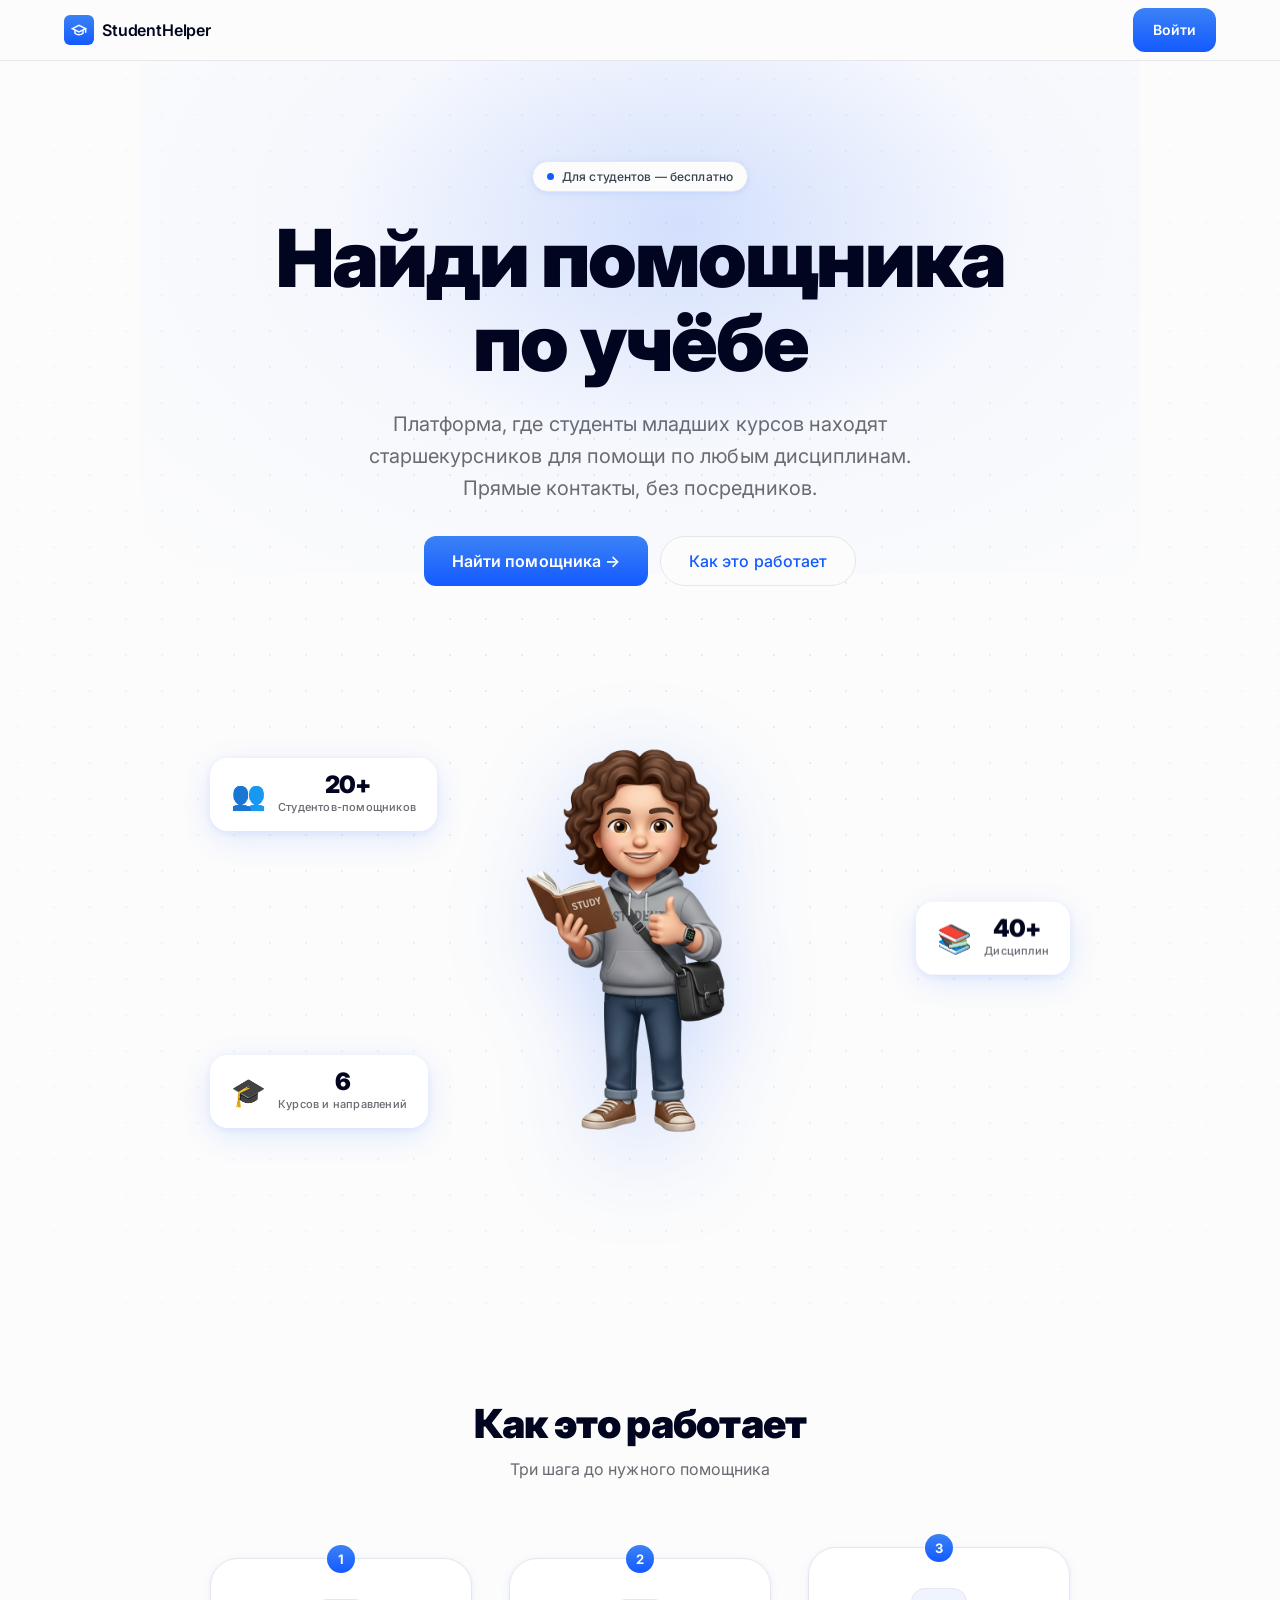
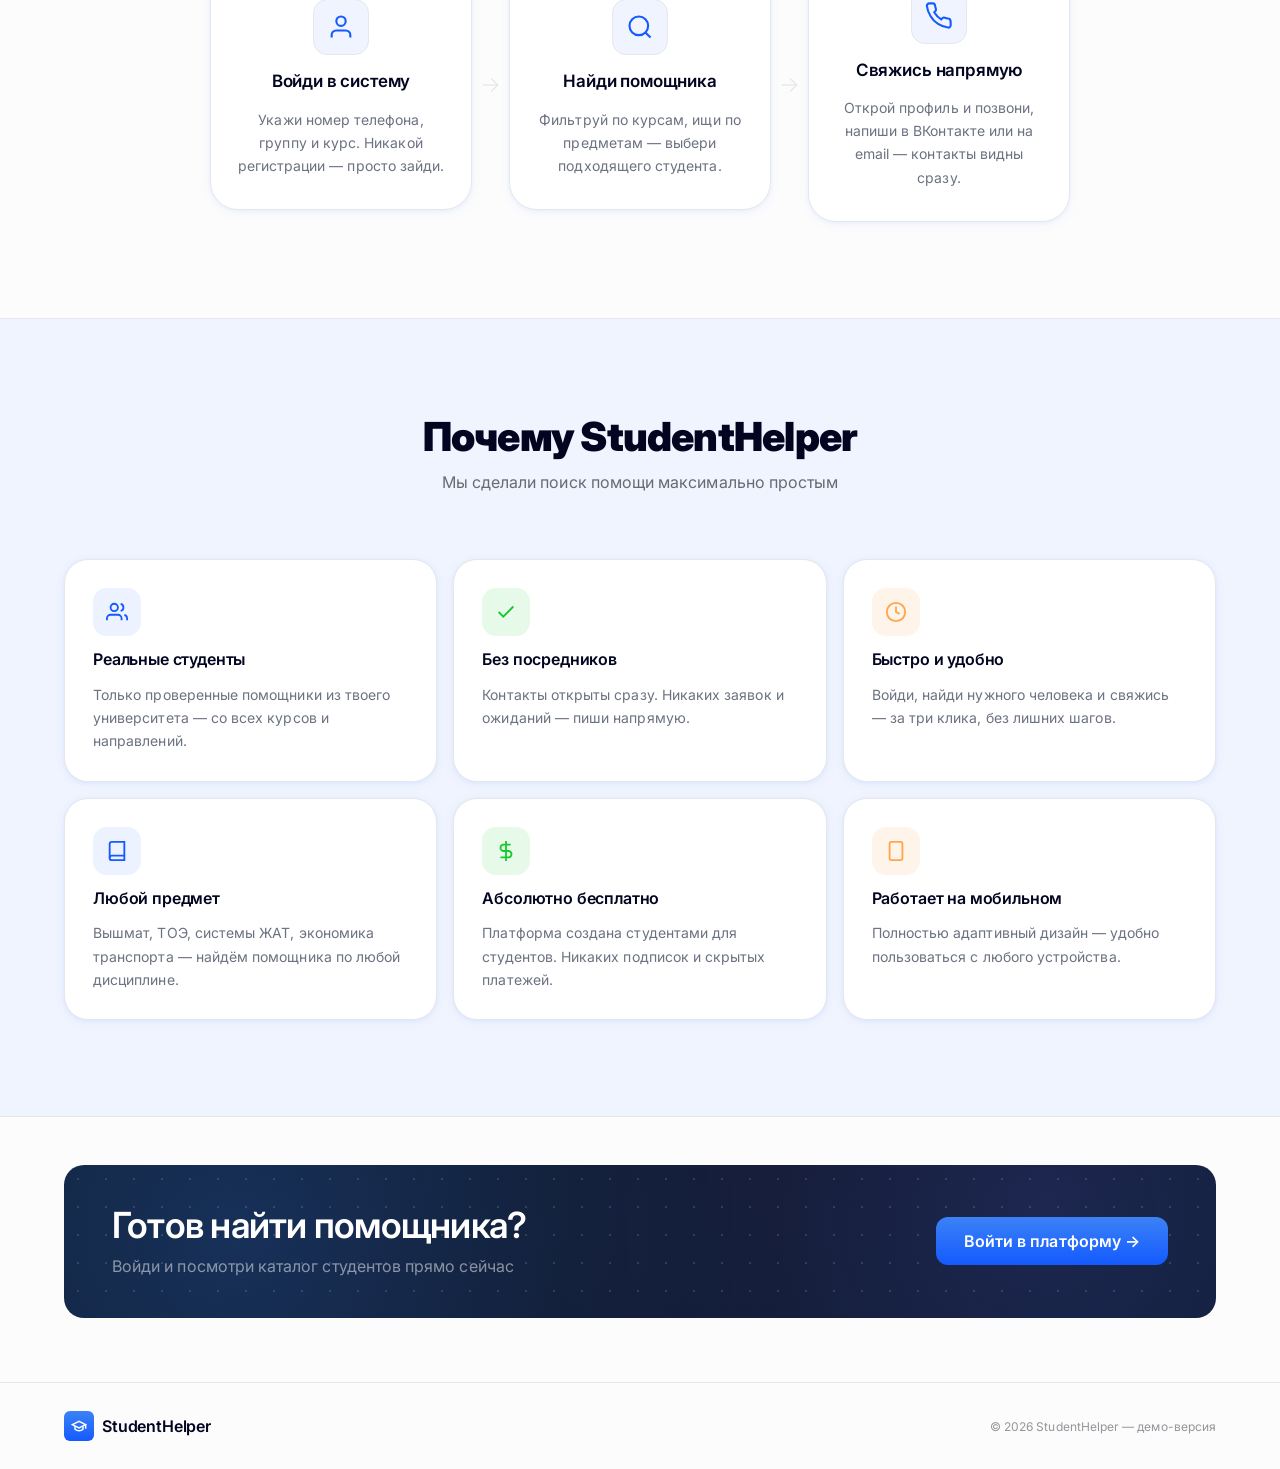
==== commit dbabd943: "Update styles, student data, and UI components" ====
--- a/index.html
+++ b/index.html
@@ -55,33 +55,38 @@
           <a href="#how" class="btn btn--ghost btn--lg">Как это работает</a>
         </div>
 
-        <div class="land-hero__image" style="margin-top: 40px;">
-          <img src="student_memoji-fotor-bg-remover-20260518125216.png" alt="Студент-помощник" style="max-width: 100%; width: 550px; height: auto; display: block; margin: 0 auto; filter: drop-shadow(0 20px 40px rgba(20, 90, 255, 0.25)); animation: float 6s ease-in-out infinite;">
-        </div>
-        
-        <style>
-          @keyframes float {
-            0% { transform: translateY(0px); }
-            50% { transform: translateY(-15px); }
-            100% { transform: translateY(0px); }
-          }
-        </style>
-
-        <div class="land-hero__stats">
-          <div class="land-stat">
-            <span class="land-stat__num">20+</span>
-            <span class="land-stat__label">Студентов-помощников</span>
-          </div>
-          <div class="land-stat__sep"></div>
-          <div class="land-stat">
-            <span class="land-stat__num">40+</span>
-            <span class="land-stat__label">Дисциплин</span>
-          </div>
-          <div class="land-stat__sep"></div>
-          <div class="land-stat">
-            <span class="land-stat__num">6</span>
-            <span class="land-stat__label">Курсов и направлений</span>
-          </div>
+        <div class="hero-visual">
+          <!-- Floating stat cards -->
+          <div class="hero-float-card hero-float-card--left-top">
+            <span class="hero-float-card__icon">👥</span>
+            <div>
+              <div class="hero-float-card__num">20+</div>
+              <div class="hero-float-card__label">Студентов-помощников</div>
+            </div>
+          </div>
+
+          <div class="hero-float-card hero-float-card--right-top">
+            <span class="hero-float-card__icon">📚</span>
+            <div>
+              <div class="hero-float-card__num">40+</div>
+              <div class="hero-float-card__label">Дисциплин</div>
+            </div>
+          </div>
+
+          <div class="hero-float-card hero-float-card--left-bottom">
+            <span class="hero-float-card__icon">🎓</span>
+            <div>
+              <div class="hero-float-card__num">6</div>
+              <div class="hero-float-card__label">Курсов и направлений</div>
+            </div>
+          </div>
+
+          <!-- Student image -->
+          <img
+            class="hero-visual__img"
+            src="student_memoji-fotor-bg-remover-20260518125216.png"
+            alt="Студент-помощник"
+          >
         </div>
 
       </div>
@@ -192,7 +197,7 @@
             </svg>
           </div>
           <h3 class="land-feature-card__title">Любой предмет</h3>
-          <p class="land-feature-card__text">Математика, программирование, физика, экономика — найдём помощника по любой дисциплине.</p>
+          <p class="land-feature-card__text">Вышмат, ТОЭ, системы ЖАТ, экономика транспорта — найдём помощника по любой дисциплине.</p>
         </div>
 
         <div class="land-feature-card">
--- a/css/components.css
+++ b/css/components.css
@@ -14,9 +14,10 @@
 }
 
 h1, h2, h3, h4, h5, h6 {
-  font-family: var(--font-body);
+  font-family: 'Inter', system-ui, sans-serif;
   font-weight: 900;
   color: var(--graphite);
+  letter-spacing: -0.03em;
 }
 
 /* ── LAYOUT ── */
@@ -1540,6 +1541,131 @@
   flex-shrink: 0;
 }
 
+/* ── HERO VISUAL with floating cards ── */
+
+.hero-visual {
+  position: relative;
+  display: flex;
+  align-items: center;
+  justify-content: center;
+  margin-top: 48px;
+  width: 100%;
+  /* extra horizontal room for the side cards */
+  max-width: 860px;
+  min-height: 560px;
+}
+
+.hero-visual__img {
+  position: relative;
+  z-index: 2;
+  width: 420px;
+  max-width: 55vw;
+  height: auto;
+  filter: drop-shadow(0 24px 48px rgba(20, 90, 255, 0.22));
+  animation: floatImg 6s ease-in-out infinite;
+}
+
+@keyframes floatImg {
+  0%   { transform: translateY(0px); }
+  50%  { transform: translateY(-18px); }
+  100% { transform: translateY(0px); }
+}
+
+/* Float cards shared */
+.hero-float-card {
+  position: absolute;
+  z-index: 3;
+  display: flex;
+  align-items: center;
+  gap: 12px;
+  background: rgba(255, 255, 255, 0.88);
+  backdrop-filter: blur(18px);
+  -webkit-backdrop-filter: blur(18px);
+  border: 1px solid rgba(255, 255, 255, 0.95);
+  border-radius: 18px;
+  padding: 14px 20px;
+  box-shadow:
+    0 8px 32px rgba(20, 90, 255, 0.12),
+    0 2px 8px  rgba(20, 90, 255, 0.08),
+    0 1px 0   rgba(255,255,255,.9) inset;
+  white-space: nowrap;
+}
+
+.hero-float-card__icon {
+  font-size: 28px;
+  line-height: 1;
+  flex-shrink: 0;
+}
+
+.hero-float-card__num {
+  font-family: 'Inter', system-ui, sans-serif;
+  font-size: 24px;
+  font-weight: 900;
+  color: var(--midnight);
+  letter-spacing: -1px;
+  line-height: 1;
+}
+
+.hero-float-card__label {
+  font-size: 11px;
+  color: var(--ash);
+  font-weight: 500;
+  letter-spacing: 0.2px;
+  margin-top: 3px;
+}
+
+/* ── Left side: 2 cards stacked ── */
+.hero-float-card--left-top {
+  left: 0;
+  top: 100px;
+  animation: floatCard1 7s ease-in-out infinite;
+}
+
+.hero-float-card--left-bottom {
+  left: 0;
+  bottom: 90px;
+  animation: floatCard3 8.5s ease-in-out infinite 0.8s;
+}
+
+/* ── Right side: 1 card centred ── */
+.hero-float-card--right-top {
+  right: 0;
+  top: 50%;
+  transform: translateY(-50%);
+  animation: floatCard2 8s ease-in-out infinite 0.4s;
+}
+
+@keyframes floatCard1 {
+  0%, 100% { transform: translateY(0px)   rotate(-1.5deg); }
+  50%       { transform: translateY(-14px) rotate(-0.5deg); }
+}
+
+@keyframes floatCard2 {
+  0%, 100% { transform: translateY(-50%)   rotate(1.5deg); }
+  50%       { transform: translateY(calc(-50% - 12px)) rotate(0.5deg); }
+}
+
+@keyframes floatCard3 {
+  0%, 100% { transform: translateY(0px)   rotate(-1deg); }
+  50%       { transform: translateY(-10px) rotate(0deg); }
+}
+
+@media (max-width: 800px) {
+  .hero-visual { max-width: 100%; min-height: 460px; }
+  .hero-visual__img { width: 280px; max-width: 60vw; }
+  .hero-float-card--left-top    { left: 0;  top: 60px; }
+  .hero-float-card--left-bottom { left: 0;  bottom: 50px; }
+  .hero-float-card--right-top   { right: 0; }
+}
+
+@media (max-width: 480px) {
+  .hero-visual__img { width: 200px; }
+  .hero-float-card { padding: 10px 14px; gap: 8px; border-radius: 14px; }
+  .hero-float-card__num   { font-size: 18px; }
+  .hero-float-card__icon  { font-size: 20px; }
+}
+
+
 /* ── SECTION LAYOUT ── */
 
 .land-section {
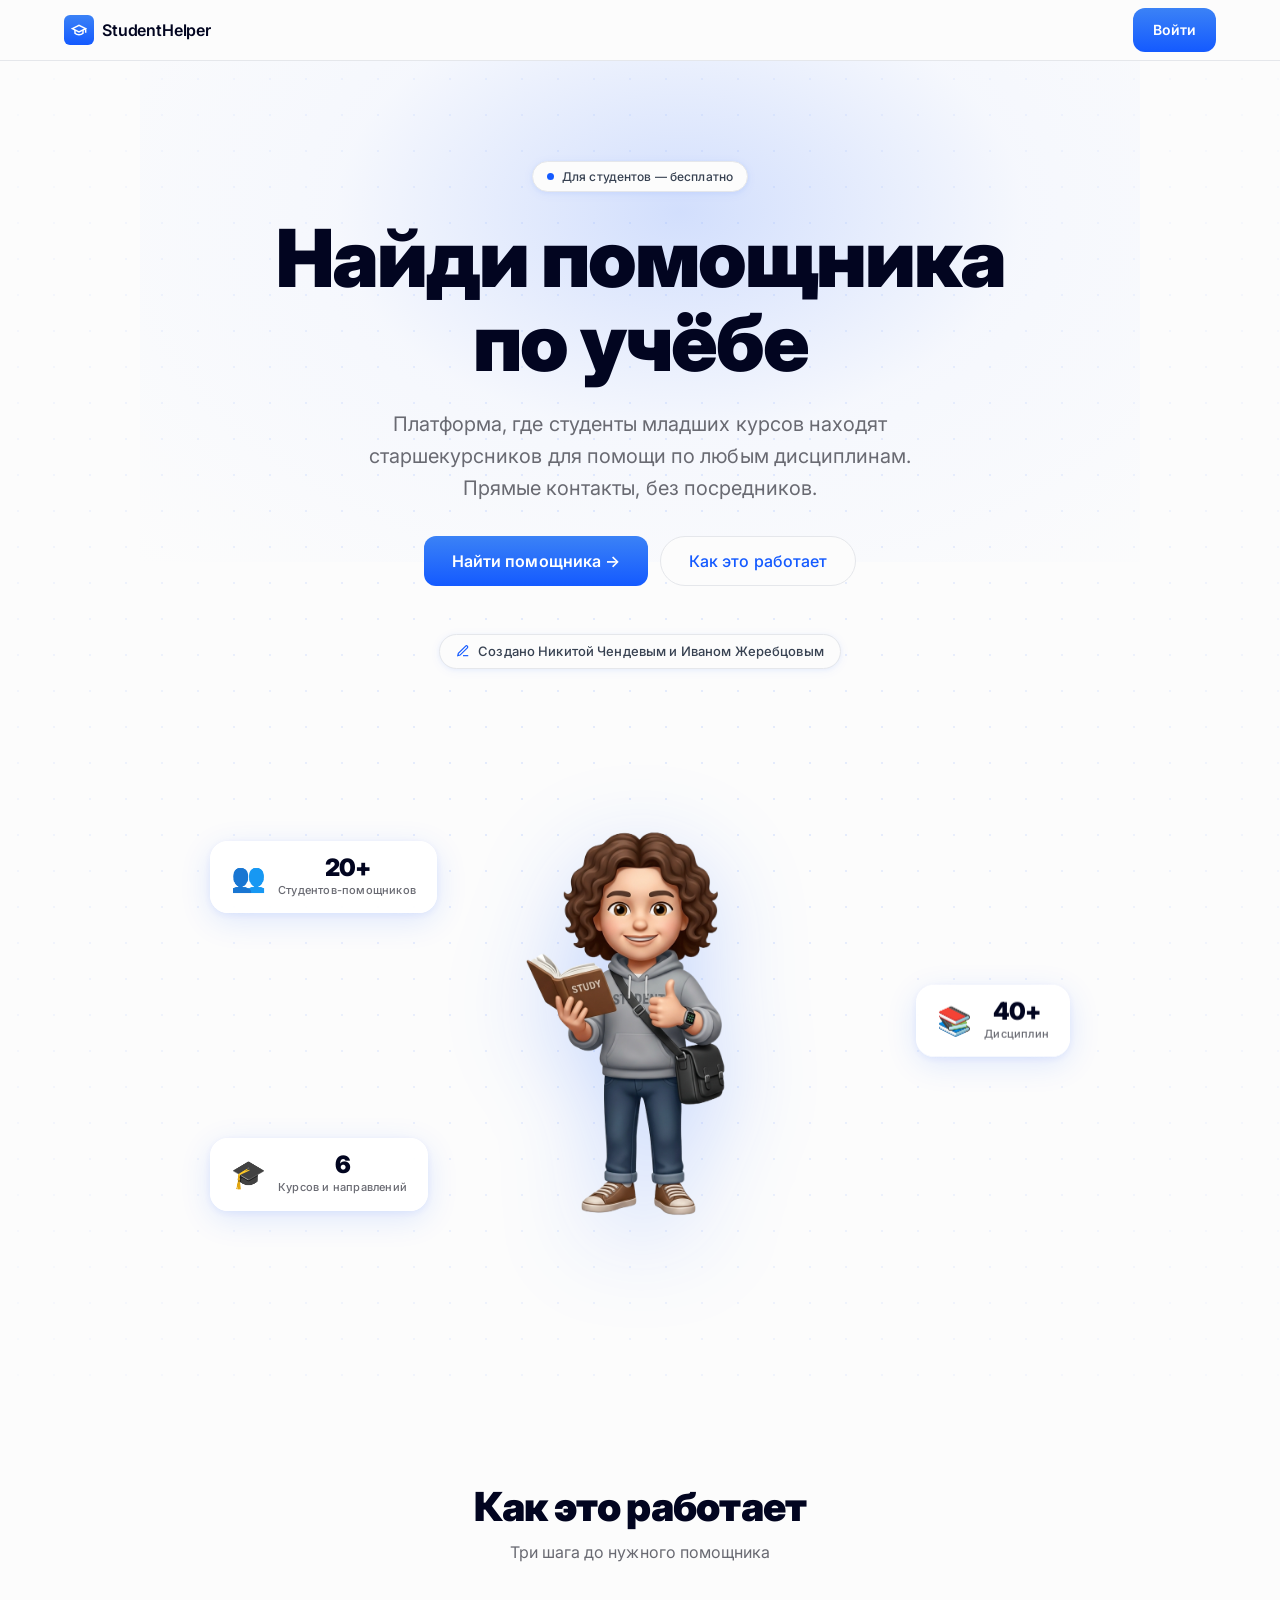
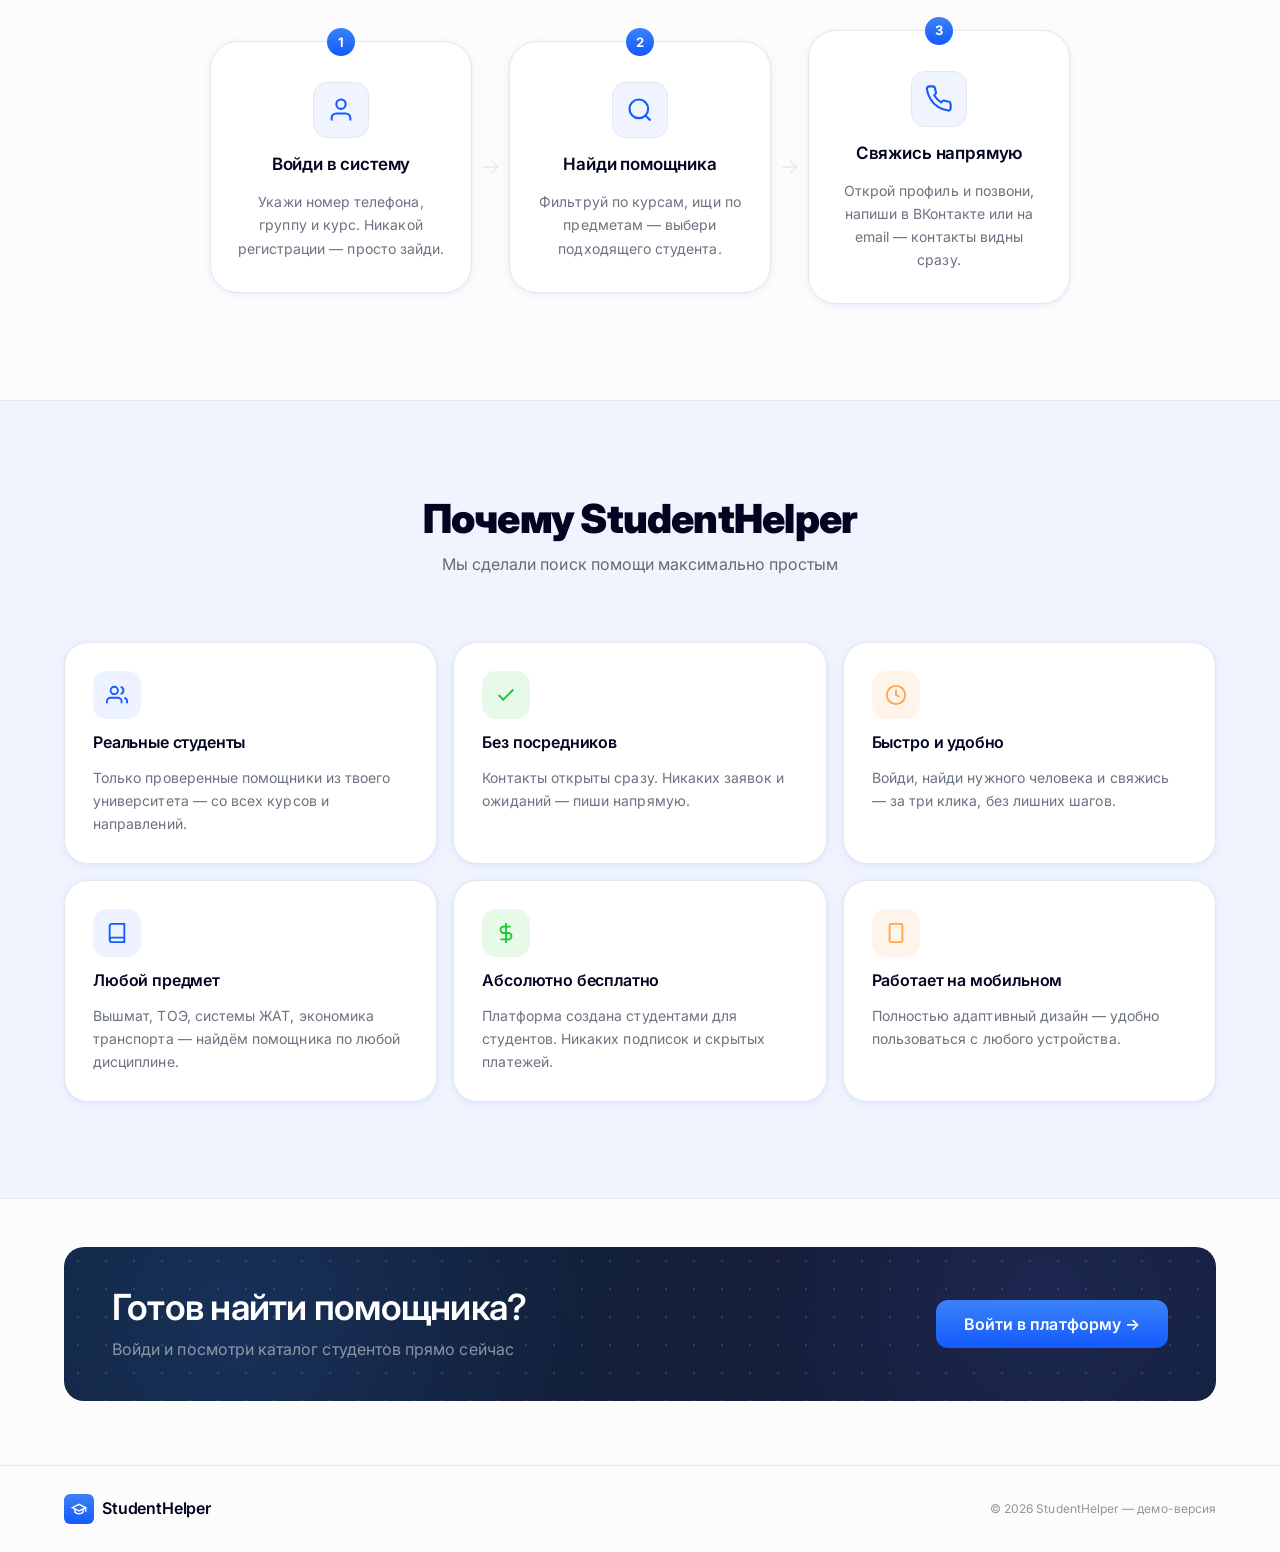
==== commit eeab02bd: "Add authors credit badge to homepage hero" ====
--- a/index.html
+++ b/index.html
@@ -55,6 +55,14 @@
           <a href="#how" class="btn btn--ghost btn--lg">Как это работает</a>
         </div>
 
+        <div class="land-hero__authors">
+          <svg width="14" height="14" fill="none" stroke="currentColor" stroke-width="2" viewBox="0 0 24 24">
+            <path d="M12 20h9"/>
+            <path d="M16.5 3.5a2.12 2.12 0 0 1 3 3L7 19l-4 1 1-4z"/>
+          </svg>
+          Создано Никитой Чендевым и Иваном Жеребцовым
+        </div>
+
         <div class="hero-visual">
           <!-- Floating stat cards -->
           <div class="hero-float-card hero-float-card--left-top">
--- a/css/components.css
+++ b/css/components.css
@@ -1498,6 +1498,26 @@
   margin-top: 8px;
 }
 
+.land-hero__authors {
+  display: inline-flex;
+  align-items: center;
+  gap: 8px;
+  margin-top: 24px;
+  padding: 7px 16px;
+  border-radius: var(--radius-pill);
+  background: var(--canvas);
+  border: 1px solid var(--border);
+  font-size: 13px;
+  font-weight: 500;
+  color: var(--slate);
+  letter-spacing: var(--tracking-caption);
+  box-shadow: var(--shadow-card);
+}
+.land-hero__authors svg {
+  color: var(--signal-blue);
+  flex-shrink: 0;
+}
+
 .land-hero__stats {
   display: flex;
   align-items: center;
@@ -1901,3 +1921,670 @@
   font-size: 12px;
   color: var(--fog);
 }
+
+
+/* ═══════════════════════════════════════════════════════════
+   SWIPE MODE
+═══════════════════════════════════════════════════════════ */
+
+.swipe-page { background: var(--sky-wash); min-height: 100vh; }
+
+/* ── PAGE NAV TABS ── */
+
+.sh-page-nav {
+  background: var(--canvas);
+  border-bottom: 1px solid var(--border);
+  position: sticky;
+  top: 60px;
+  z-index: 95;
+}
+
+.sh-page-nav__inner {
+  display: flex;
+  gap: 4px;
+  padding: 8px 0;
+}
+
+.sh-page-nav__btn {
+  display: inline-flex;
+  align-items: center;
+  gap: 7px;
+  padding: 9px 18px;
+  font-family: var(--font-body);
+  font-size: 14px;
+  font-weight: 500;
+  color: var(--ash);
+  background: transparent;
+  border: 1px solid transparent;
+  border-radius: var(--radius-pill);
+  cursor: pointer;
+  text-decoration: none;
+  transition: all .2s ease;
+  white-space: nowrap;
+  line-height: 1;
+}
+
+.sh-page-nav__btn:hover:not(:disabled) {
+  color: var(--graphite);
+  background: var(--sky-wash);
+  border-color: var(--border);
+}
+
+.sh-page-nav__btn--active {
+  color: var(--signal-blue);
+  background: rgba(20,90,255,.07);
+  border-color: rgba(20,90,255,.2);
+  cursor: default;
+  font-weight: 600;
+}
+
+/* ── VIEW TOGGLE ── */
+.view-toggle {
+  display: flex;
+  gap: 3px;
+  background: var(--sky-wash);
+  border: 1px solid var(--border);
+  border-radius: var(--radius-pill);
+  padding: 3px;
+}
+
+.view-toggle__btn {
+  display: inline-flex;
+  align-items: center;
+  gap: 6px;
+  padding: 7px 14px;
+  font-family: var(--font-body);
+  font-size: 13px;
+  font-weight: 500;
+  color: var(--ash);
+  background: transparent;
+  border: none;
+  border-radius: var(--radius-pill);
+  cursor: pointer;
+  text-decoration: none;
+  transition: all .2s ease;
+  white-space: nowrap;
+  line-height: 1;
+}
+
+.view-toggle__btn:hover:not(:disabled) { color: var(--graphite); background: var(--white); }
+
+.view-toggle__btn--active {
+  background: var(--white);
+  color: var(--graphite);
+  box-shadow: 0 1px 4px rgba(0,0,0,.09);
+  cursor: default;
+}
+
+/* ── LAYOUT ── */
+.swipe-main { padding: 32px 0 100px; }
+
+.swipe-container {
+  max-width: 820px;
+  margin: 0 auto;
+  padding: 0 24px;
+}
+
+/* ── TOP BAR ── */
+.swipe-topbar {
+  display: flex;
+  align-items: center;
+  justify-content: space-between;
+  margin-bottom: 28px;
+}
+
+.swipe-progress-wrap {
+  display: flex;
+  align-items: center;
+  gap: 10px;
+}
+
+.swipe-progress-text {
+  font-size: 13px;
+  font-family: var(--font-mono);
+  color: var(--ash);
+  white-space: nowrap;
+}
+
+.swipe-progress-bar {
+  width: 100px;
+  height: 4px;
+  background: var(--border);
+  border-radius: var(--radius-pill);
+  overflow: hidden;
+}
+
+.swipe-progress-fill {
+  height: 100%;
+  background: var(--signal-blue);
+  border-radius: var(--radius-pill);
+  transition: width .5s ease;
+  width: 0%;
+}
+
+.swipe-liked-count {
+  display: flex;
+  align-items: center;
+  gap: 5px;
+  font-size: 14px;
+  font-weight: 700;
+  color: var(--emerald);
+}
+
+/* ── ARENA ── */
+.swipe-arena {
+  position: relative;
+  height: 500px;
+  overflow: hidden;
+  /* extend beyond container padding so side cards peek through */
+  margin: 0 -48px;
+}
+
+/* ── SWIPE CARD ── */
+.swipe-card {
+  position: absolute;
+  left: 50%;
+  top: 0;
+  width: 340px;
+  background: var(--white);
+  border-radius: 28px;
+  box-shadow: 0 12px 48px rgba(20,90,255,.13), 0 4px 16px rgba(0,0,0,.07);
+  overflow: hidden;
+  transition:
+    transform .45s cubic-bezier(.25,.46,.45,.94),
+    opacity   .45s ease,
+    filter    .35s ease,
+    box-shadow .3s ease;
+  will-change: transform;
+  user-select: none;
+  -webkit-user-select: none;
+  cursor: grab;
+}
+
+.swipe-card:active { cursor: grabbing; }
+
+/* ── CARD POSITIONS ── */
+
+.swipe-card[data-pos="prev"] {
+  transform: translateX(calc(-50% - 355px)) scale(0.82);
+  opacity: 0.5;
+  filter: blur(3px) brightness(.96);
+  z-index: 5;
+  pointer-events: none;
+}
+
+.swipe-card[data-pos="active"] {
+  transform: translateX(-50%) scale(1);
+  opacity: 1;
+  filter: none;
+  z-index: 10;
+}
+
+.swipe-card[data-pos="next"] {
+  transform: translateX(calc(-50% + 355px)) scale(0.82);
+  opacity: 0.5;
+  filter: blur(3px) brightness(.96);
+  z-index: 5;
+  pointer-events: none;
+}
+
+.swipe-card[data-pos="far-next"] {
+  transform: translateX(calc(-50% + 580px)) scale(0.67);
+  opacity: 0;
+  filter: blur(8px);
+  z-index: 1;
+  pointer-events: none;
+}
+
+.swipe-card[data-pos="gone"] {
+  transform: translateX(calc(-50% - 580px)) scale(0.67);
+  opacity: 0;
+  z-index: 1;
+  pointer-events: none;
+}
+
+.swipe-card[data-pos="exit-left"] {
+  transform: translateX(calc(-50% - 120vw)) rotate(-22deg) scale(0.78);
+  opacity: 0;
+  z-index: 15;
+  pointer-events: none;
+  transition-duration: .44s;
+}
+
+.swipe-card[data-pos="exit-right"] {
+  transform: translateX(calc(-50% + 120vw)) rotate(22deg) scale(0.78);
+  opacity: 0;
+  z-index: 15;
+  pointer-events: none;
+  transition-duration: .44s;
+}
+
+/* ── LIKE / NOPE STATE ── */
+.swipe-card.is-liking {
+  box-shadow: 0 0 0 3px var(--emerald), 0 12px 40px rgba(22,202,46,.26) !important;
+}
+.swipe-card.is-noping {
+  box-shadow: 0 0 0 3px var(--coral), 0 12px 40px rgba(242,96,82,.22) !important;
+}
+
+/* ── STAMPS ── */
+.swipe-stamp {
+  position: absolute;
+  top: 22px;
+  font-size: 21px;
+  font-weight: 900;
+  letter-spacing: 1.5px;
+  border: 3px solid;
+  border-radius: 8px;
+  padding: 5px 14px;
+  opacity: 0;
+  transition: opacity .15s ease;
+  pointer-events: none;
+  z-index: 20;
+}
+
+.swipe-stamp--like {
+  left: 22px;
+  color: var(--emerald);
+  border-color: var(--emerald);
+  transform: rotate(-8deg);
+}
+
+.swipe-stamp--nope {
+  right: 22px;
+  color: var(--coral);
+  border-color: var(--coral);
+  transform: rotate(8deg);
+}
+
+.is-liking .swipe-stamp--like { opacity: 1; }
+.is-noping .swipe-stamp--nope { opacity: 1; }
+
+/* ── CARD GLOW OVERLAY ── */
+.swipe-card__glow {
+  position: absolute;
+  inset: 0;
+  border-radius: 28px;
+  opacity: 0;
+  pointer-events: none;
+  z-index: 18;
+  transition: opacity .18s ease;
+}
+
+.is-liking .swipe-card__glow { background: rgba(22,202,46,.13); opacity: 1; }
+.is-noping .swipe-card__glow { background: rgba(242,96,82,.11); opacity: 1; }
+
+/* ── CARD CONTENT ── */
+.swipe-card__top {
+  height: 200px;
+  display: flex;
+  align-items: center;
+  justify-content: center;
+  position: relative;
+  overflow: hidden;
+}
+
+.swipe-card__top::before {
+  content: '';
+  position: absolute;
+  inset: 0;
+  background: linear-gradient(155deg, var(--card-bg, var(--sky-wash)) 0%, #e0e8ff 100%);
+  z-index: 0;
+}
+
+.swipe-card__avatar {
+  position: relative;
+  z-index: 1;
+  width: 96px;
+  height: 96px;
+  border-radius: 50%;
+  display: flex;
+  align-items: center;
+  justify-content: center;
+  border: 4px solid rgba(255,255,255,.9);
+  box-shadow: 0 4px 20px rgba(0,0,0,.14);
+  flex-shrink: 0;
+}
+
+.swipe-card__avatar svg { width: 52%; height: 52%; }
+
+.swipe-card__body { padding: 18px 22px 22px; }
+
+.swipe-card__row {
+  display: flex;
+  align-items: center;
+  justify-content: space-between;
+  gap: 8px;
+  margin-bottom: 6px;
+}
+
+.swipe-card__name {
+  font-size: 19px;
+  font-weight: 700;
+  color: var(--midnight);
+  letter-spacing: var(--tracking-subheading);
+  line-height: 1.2;
+  flex: 1;
+  min-width: 0;
+  overflow: hidden;
+  text-overflow: ellipsis;
+  white-space: nowrap;
+}
+
+.swipe-card__meta {
+  font-size: 12px;
+  color: var(--ash);
+  margin-bottom: 10px;
+  line-height: 1.55;
+}
+
+.swipe-card__bio {
+  font-size: 13px;
+  color: var(--slate);
+  line-height: 1.58;
+  margin-bottom: 12px;
+  display: -webkit-box;
+  -webkit-line-clamp: 2;
+  line-clamp: 2;
+  -webkit-box-orient: vertical;
+  overflow: hidden;
+}
+
+.swipe-card__tags {
+  display: flex;
+  flex-wrap: wrap;
+  gap: 4px;
+  margin-bottom: 14px;
+}
+
+.swipe-tag {
+  font-size: 11px;
+  font-weight: 500;
+  color: var(--signal-blue);
+  background: rgba(20,90,255,.07);
+  border: 1px solid rgba(20,90,255,.16);
+  padding: 3px 9px;
+  border-radius: var(--radius-pill);
+  line-height: 1.5;
+  white-space: nowrap;
+}
+
+.swipe-tag--more {
+  color: var(--fog);
+  background: var(--sky-wash);
+  border-color: var(--border);
+}
+
+.swipe-card__link {
+  font-size: 12px;
+  font-weight: 600;
+  color: var(--signal-blue);
+  text-decoration: none;
+  letter-spacing: .2px;
+  transition: opacity .2s;
+}
+
+.swipe-card__link:hover { opacity: .65; }
+
+/* ── ACTION BUTTONS ── */
+.swipe-actions {
+  display: flex;
+  align-items: center;
+  justify-content: center;
+  gap: 32px;
+  margin: 24px 0 12px;
+}
+
+.swipe-btn {
+  display: flex;
+  align-items: center;
+  justify-content: center;
+  border: none;
+  border-radius: 50%;
+  cursor: pointer;
+  transition: transform .2s ease, box-shadow .2s ease, background .2s ease, color .2s ease;
+  outline: none;
+  flex-shrink: 0;
+}
+
+.swipe-btn--nope {
+  width: 62px;
+  height: 62px;
+  background: var(--white);
+  color: var(--coral);
+  box-shadow: 0 4px 20px rgba(242,96,82,.2), 0 1px 4px rgba(0,0,0,.05);
+}
+
+.swipe-btn--like {
+  width: 74px;
+  height: 74px;
+  background: var(--white);
+  color: var(--emerald);
+  box-shadow: 0 4px 24px rgba(22,202,46,.22), 0 1px 4px rgba(0,0,0,.05);
+}
+
+.swipe-btn:hover { transform: scale(1.1); }
+
+.swipe-btn--nope:hover {
+  background: var(--coral);
+  color: var(--white);
+  box-shadow: 0 8px 28px rgba(242,96,82,.42);
+}
+
+.swipe-btn--like:hover {
+  background: var(--emerald);
+  color: var(--white);
+  box-shadow: 0 8px 32px rgba(22,202,46,.42);
+}
+
+.swipe-btn:active { transform: scale(.9); }
+
+.swipe-btn.pulse { animation: swipeBtnPulse .32s ease; }
+
+@keyframes swipeBtnPulse {
+  0%   { transform: scale(1); }
+  45%  { transform: scale(1.28); }
+  100% { transform: scale(1); }
+}
+
+.swipe-hint {
+  text-align: center;
+  font-size: 11px;
+  color: var(--fog);
+  letter-spacing: .3px;
+  margin: 0;
+}
+
+/* ── LIKED SHELF (sticky bottom bar) ── */
+.swipe-shelf {
+  position: fixed;
+  bottom: 0;
+  left: 0;
+  right: 0;
+  background: rgba(252,252,252,.96);
+  backdrop-filter: blur(14px);
+  -webkit-backdrop-filter: blur(14px);
+  border-top: 1px solid var(--border);
+  padding: 10px 0;
+  z-index: 50;
+  min-height: 58px;
+}
+
+.swipe-shelf__inner {
+  max-width: 820px;
+  margin: 0 auto;
+  padding: 0 24px;
+  display: flex;
+  align-items: center;
+  gap: 12px;
+}
+
+.swipe-shelf__label {
+  font-size: 11px;
+  font-weight: 600;
+  color: var(--fog);
+  text-transform: uppercase;
+  letter-spacing: .6px;
+  white-space: nowrap;
+  flex-shrink: 0;
+}
+
+.swipe-shelf__list {
+  display: flex;
+  gap: 6px;
+  flex-wrap: wrap;
+  align-items: center;
+}
+
+.swipe-shelf__empty {
+  font-size: 12px;
+  color: var(--fog);
+}
+
+.swipe-shelf__chip {
+  display: block;
+  width: 38px;
+  height: 38px;
+  border-radius: 50%;
+  overflow: hidden;
+  text-decoration: none;
+  border: 2px solid var(--white);
+  box-shadow: 0 0 0 2px var(--emerald);
+  transition: transform .2s, box-shadow .2s;
+  flex-shrink: 0;
+}
+
+.swipe-shelf__chip:hover {
+  transform: scale(1.18) translateY(-2px);
+  box-shadow: 0 0 0 2px var(--emerald), 0 6px 16px rgba(22,202,46,.3);
+}
+
+.swipe-shelf__avatar {
+  width: 38px;
+  height: 38px;
+  border-radius: 50%;
+  display: flex;
+  align-items: center;
+  justify-content: center;
+}
+
+.swipe-shelf__avatar svg { width: 55%; height: 55%; }
+
+@keyframes popIn {
+  from { transform: scale(0) rotate(-20deg); opacity: 0; }
+  to   { transform: scale(1) rotate(0deg);   opacity: 1; }
+}
+
+/* ── DONE OVERLAY ── */
+.swipe-done {
+  position: fixed;
+  inset: 0;
+  background: rgba(2,5,32,.52);
+  backdrop-filter: blur(10px);
+  -webkit-backdrop-filter: blur(10px);
+  display: flex;
+  align-items: center;
+  justify-content: center;
+  z-index: 200;
+}
+
+.swipe-done__modal {
+  background: var(--white);
+  border-radius: 32px;
+  padding: 48px 40px;
+  max-width: 460px;
+  width: 92%;
+  text-align: center;
+  box-shadow: var(--shadow-modal);
+  animation: swipeModalIn .38s cubic-bezier(.25,.46,.45,.94);
+}
+
+@keyframes swipeModalIn {
+  from { transform: translateY(32px) scale(.96); opacity: 0; }
+  to   { transform: translateY(0) scale(1);      opacity: 1; }
+}
+
+.swipe-done__emoji { font-size: 56px; margin-bottom: 16px; line-height: 1; }
+
+.swipe-done__title {
+  font-size: 24px;
+  font-weight: 900;
+  color: var(--midnight);
+  margin-bottom: 8px;
+}
+
+.swipe-done__sub {
+  font-size: 15px;
+  color: var(--ash);
+  margin-bottom: 24px;
+}
+
+.swipe-done__liked {
+  display: flex;
+  flex-wrap: wrap;
+  gap: 8px;
+  justify-content: center;
+  margin-bottom: 32px;
+  max-height: 180px;
+  overflow-y: auto;
+}
+
+.swipe-done__chip {
+  display: flex;
+  align-items: center;
+  gap: 7px;
+  background: var(--sky-wash);
+  border: 1px solid var(--border);
+  border-radius: var(--radius-pill);
+  padding: 5px 12px 5px 5px;
+  text-decoration: none;
+  color: var(--graphite);
+  font-size: 13px;
+  font-weight: 500;
+  transition: background .2s, border-color .2s;
+}
+
+.swipe-done__chip:hover {
+  background: #dce8ff;
+  border-color: rgba(20,90,255,.28);
+}
+
+.swipe-done__chip-av {
+  width: 28px;
+  height: 28px;
+  border-radius: 50%;
+  display: flex;
+  align-items: center;
+  justify-content: center;
+  flex-shrink: 0;
+}
+
+.swipe-done__chip-av svg { width: 55%; height: 55%; }
+
+.swipe-done__nobody {
+  font-size: 14px;
+  color: var(--fog);
+  margin: 0;
+}
+
+.swipe-done__actions {
+  display: flex;
+  gap: 12px;
+  justify-content: center;
+}
+
+/* ── RESPONSIVE ── */
+@media (max-width: 768px) {
+  .swipe-arena { margin: 0 -16px; }
+}
+
+@media (max-width: 560px) {
+  .swipe-arena  { height: 460px; margin: 0 -12px; }
+  .swipe-card   { width: calc(100vw - 72px); max-width: 320px; }
+  .swipe-card[data-pos="prev"]     { transform: translateX(calc(-50% - 260px)) scale(0.82); }
+  .swipe-card[data-pos="next"]     { transform: translateX(calc(-50% + 260px)) scale(0.82); }
+  .swipe-card[data-pos="far-next"] { transform: translateX(calc(-50% + 430px)) scale(0.65); }
+  .swipe-card[data-pos="gone"]     { transform: translateX(calc(-50% - 430px)) scale(0.65); }
+  .swipe-done__modal { padding: 36px 24px; }
+  .view-toggle__btn span { display: none; }
+}
